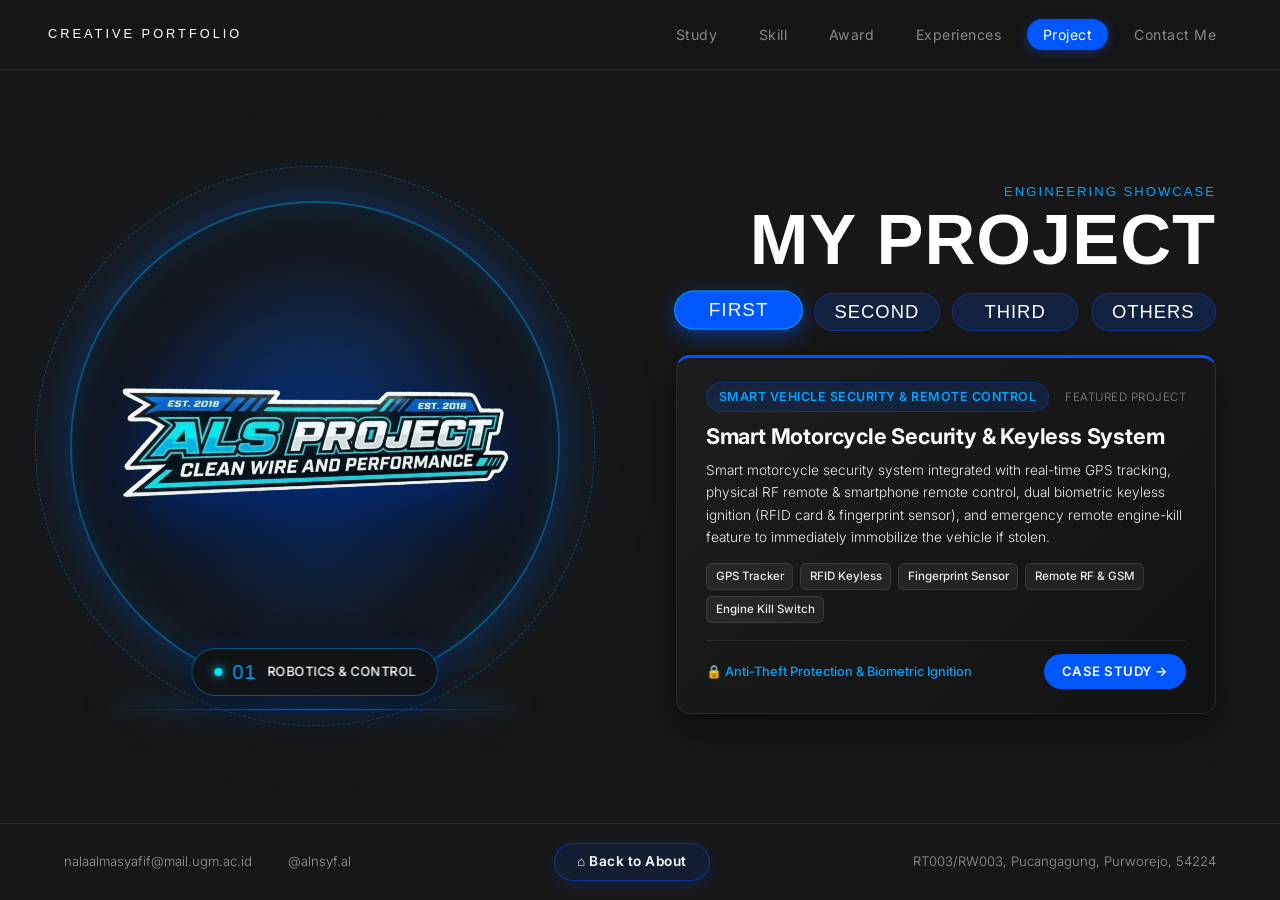
==== projects.html @ ff104520 "File upload" ====
<!DOCTYPE html>
<html lang="id">
<head>
    <meta charset="UTF-8">
    <meta name="viewport" content="width=device-width, initial-scale=1.0">
    <title>My Projects - Nala Alma Syafif</title>
    <link rel="stylesheet" href="style.css">
</head>
<body style="background-color: #171717;">
    <nav class="navbar" style="background: rgba(23, 23, 23, 0.9);">
        <a href="index.html" class="nav-brand" style="letter-spacing: 3px; font-size: 0.8rem; text-transform: uppercase;">CREATIVE PORTFOLIO</a>
        <button class="hamburger" onclick="this.classList.toggle('active'); document.querySelector('.nav-links').classList.toggle('open');">
            <span></span><span></span><span></span>
        </button>
        <ul class="nav-links">
            <li><a href="study.html" class="nav-link">Study</a></li>
            <li><a href="skills.html" class="nav-link">Skill</a></li>
            <li><a href="awards.html" class="nav-link">Award</a></li>
            <li><a href="experience.html" class="nav-link">Experiences</a></li>
            <li><a href="projects.html" class="nav-link active">Project</a></li>
            <li><a href="thankyou.html" class="nav-link">Contact Me</a></li>
        </ul>
    </nav>

    <main class="projects-hero">
        <div class="projects-hero-container">
            <div class="projects-hero-left">
                <div class="projects-ambient-glow"></div>
                <div class="projects-orbit-ring"></div>
                <div class="projects-blue-circle"></div>
                <img src="images/Logo.png" alt="My Project" class="projects-hero-img">
                <div class="projects-badge-card" id="projectBadge">
                    <span class="pill-pulse"></span>
                    <span class="badge-num" id="projectNum">01</span>
                    <span class="badge-cat" id="projectCategory">Robotics &amp; Control</span>
                </div>
                <div class="projects-pedestal-light"></div>
            </div>

            <div class="projects-hero-right">
                <div class="projects-header-wrap">
                    <span class="projects-tag">Engineering Showcase</span>
                    <h1 class="projects-hero-title">MY PROJECT</h1>
                </div>

                <div class="projects-pills-grid">
                    <button class="projects-pill-btn active" onclick="switchProject(0)">First</button>
                    <button class="projects-pill-btn" onclick="switchProject(1)">Second</button>
                    <button class="projects-pill-btn" onclick="switchProject(2)">Third</button>
                    <button class="projects-pill-btn" onclick="switchProject(3)">Others</button>
                </div>

                <!-- Dynamic Project Card -->
                <div class="project-showcase-card" id="showcaseCard">
                    <div class="showcase-top">
                        <span class="showcase-pill-tag" id="showcaseTag">Smart Vehicle Security &amp; Remote Control</span>
                        <span class="showcase-status">Featured Project</span>
                    </div>
                    <h3 class="showcase-title" id="showcaseTitle">Smart Motorcycle Security &amp; Keyless System</h3>
                    <p class="showcase-desc" id="showcaseDesc">
                        Smart motorcycle security system integrated with real-time GPS tracking, physical RF remote &amp; smartphone remote control, dual biometric keyless ignition (RFID card &amp; fingerprint sensor), and emergency remote engine-kill feature to immediately immobilize the vehicle if stolen.
                    </p>
                    <div class="showcase-tech-list" id="showcaseTech">
                        <span class="tech-tag">GPS Tracker</span>
                        <span class="tech-tag">RFID Keyless</span>
                        <span class="tech-tag">Fingerprint Sensor</span>
                        <span class="tech-tag">Remote RF &amp; GSM</span>
                        <span class="tech-tag">Engine Kill Switch</span>
                    </div>
                    <div class="showcase-actions">
                        <span class="showcase-highlight" id="showcaseHighlight">🔒 Anti-Theft Protection &amp; Biometric Ignition</span>
                        <a href="project1.html" class="showcase-link-btn" id="showcaseLink">Case Study &rarr;</a>
                    </div>
                </div>
            </div>
        </div>

        <div class="projects-bottom-bar">
            <div>
                <span>nalaalmasyafif@mail.ugm.ac.id</span>
                <span style="margin-left: 2rem;">@alnsyf.al</span>
            </div>
            <div style="text-align: center;">
                <a href="about.html" class="btn btn-about-center" style="padding: 0.45rem 1.4rem; font-size: 0.85rem;">⌂ Back to About</a>
            </div>
            <div>
                <span>RT003/RW003, Pucangagung, Purworejo, 54224</span>
            </div>
        </div>
    </main>

    <script>
        const projects = [
            {
                num: "01",
                category: "Vehicle Security & IoT",
                tag: "Smart Vehicle Security & Remote Control",
                title: "Smart Motorcycle Security & Keyless System",
                desc: "Smart motorcycle security system integrated with real-time GPS tracking, physical RF remote & smartphone remote control, dual biometric keyless ignition (RFID card & fingerprint sensor), and emergency remote engine-kill feature to immediately immobilize the vehicle if stolen.",
                tech: ["GPS Tracker", "RFID Keyless", "Fingerprint Sensor", "Remote RF & GSM", "Engine Kill Switch"],
                highlight: "🔒 Anti-Theft Protection & Biometric Ignition",
                link: "project1.html"
            },
            {
                num: "02",
                category: "Home Automation & Web",
                tag: "Smart Home Automation System",
                title: "Smart Home & Appliance Control System",
                desc: "Intelligent smart home automation system designed to control electrical installations (lighting, multi-zone relays, and household appliances) seamlessly via physical wireless RF remote and an interactive JavaScript-driven Web Dashboard.",
                tech: ["JavaScript", "Web Dashboard", "RF Remote Control", "Relay Interfacing", "IoT Controller"],
                highlight: "💡 Dual-Control: Web App & Wireless Remote",
                link: "project2.html"
            },
            {
                num: "03",
                category: "Security & Sensor System",
                tag: "Intelligent Security & Alarm",
                title: "Night-Vision Motion Intruder Alarm System",
                desc: "Automated night-vision security and surveillance system that detects suspicious perimeter motion using high-precision sensors, instantly triggering high-decibel alarm sirens and security alerts.",
                tech: ["PIR Motion Sensor", "Night Vision Sensing", "Smart Alarm Siren", "Microcontroller", "Security Logic"],
                highlight: "🚨 Real-Time Intrusion Alert & Night Guard",
                link: "project3.html"
            },
            {
                num: "04",
                category: "Electronics & Automotive",
                tag: "Hardware Lab & Automotive Innovations",
                title: "Hardware Engineering & Automotive Wiring Lab",
                desc: "A hands-on engineering lab collection featuring custom electronics tools and automotive electrical systems: Precision Adjustable PSU, Hot Air Rework Station, DIY Digital Multimeter, Smart PID Soldering Station, Intelligent Battery Charger, Motorcycle DC Fullwave Conversion, From-Scratch Custom Wire Harnesses, Auto Bi-LED Projector Relay, Digital Speedometer, ECU Interface Converter Cable, & Smart Miniature House.",
                tech: ["Adjustable PSU", "Hot Air Rework", "Fullwave DC Wiring", "Custom Wire Harness", "Bi-LED Relay", "ECU Interface"],
                highlight: "⚡ 11+ Practical Engineering & Wiring Projects",
                link: "project4.html"
            }
        ];

        function switchProject(index) {
            const p = projects[index];
            const btns = document.querySelectorAll('.projects-pill-btn');
            btns.forEach((btn, i) => {
                if (i === index) btn.classList.add('active');
                else btn.classList.remove('active');
            });

            // Smooth transition on card
            const card = document.getElementById('showcaseCard');
            card.style.opacity = '0';
            card.style.transform = 'translateY(8px)';

            setTimeout(() => {
                document.getElementById('projectNum').textContent = p.num;
                document.getElementById('projectCategory').textContent = p.category;
                document.getElementById('showcaseTag').textContent = p.tag;
                document.getElementById('showcaseTitle').textContent = p.title;
                document.getElementById('showcaseDesc').textContent = p.desc;
                document.getElementById('showcaseHighlight').textContent = p.highlight;
                document.getElementById('showcaseLink').href = p.link;

                const techContainer = document.getElementById('showcaseTech');
                techContainer.innerHTML = p.tech.map(t => `<span class="tech-tag">${t}</span>`).join('');

                card.style.opacity = '1';
                card.style.transform = 'translateY(0)';
            }, 180);
        }
    </script>
</body>
</html>
---- style.css ----
@import url('https://fonts.googleapis.com/css2?family=Inter:wght@300;400;500;600;700;800&family=Playfair+Display:wght@700;900&display=swap');

* {
    margin: 0;
    padding: 0;
    box-sizing: border-box;
}

:root {
    --bg-primary: #171717;
    --bg-secondary: #111111;
    --bg-card: #202020;
    --bg-card-hover: #262626;
    --text-primary: #FFFFFF;
    --text-secondary: #EFEFEF;
    --text-muted: #888888;
    --accent: #0057FF;
    --accent-light: #00A3FF;
    --accent-hover: #0070FF;
    --border: #2D2D2D;
    --border-hover: #444444;
}

html {
    scroll-behavior: smooth;
    overflow-x: hidden;
    width: 100%;
}

body {
    font-family: 'Inter', -apple-system, BlinkMacSystemFont, 'Segoe UI', Roboto, sans-serif;
    font-weight: 300;
    background-color: var(--bg-primary);
    color: var(--text-secondary);
    line-height: 1.6;
    animation: fadeIn 0.5s ease-out;
    min-height: 100vh;
    display: flex;
    flex-direction: column;
    overflow-x: hidden;
    width: 100%;
}

img {
    max-width: 100%;
    height: auto;
}

.case-study-grid {
    margin-top: 2rem;
    display: grid;
    grid-template-columns: repeat(auto-fit, minmax(280px, 1fr));
    gap: 1.5rem;
}

@keyframes fadeIn {
    from { opacity: 0; transform: translateY(8px); }
    to { opacity: 1; transform: translateY(0); }
}

@keyframes slideUp {
    from { opacity: 0; transform: translateY(25px); }
    to { opacity: 1; transform: translateY(0); }
}

@keyframes slideLeft {
    from { opacity: 0; transform: translateX(25px); }
    to { opacity: 1; transform: translateX(0); }
}

/* Scrollbar */
::-webkit-scrollbar { width: 8px; }
::-webkit-scrollbar-track { background: var(--bg-primary); }
::-webkit-scrollbar-thumb { background: #333; border-radius: 4px; }
::-webkit-scrollbar-thumb:hover { background: #555; }

/* ============================================================
   NAVBAR
   ============================================================ */
.navbar {
    position: fixed;
    top: 0;
    left: 0;
    right: 0;
    z-index: 1000;
    background: rgba(23, 23, 23, 0.92);
    backdrop-filter: blur(16px);
    -webkit-backdrop-filter: blur(16px);
    border-bottom: 1px solid var(--border);
    padding: 0 3rem;
    height: 70px;
    display: flex;
    align-items: center;
    justify-content: space-between;
}

.nav-brand {
    font-family: 'Impact', 'Arial Black', sans-serif;
    font-size: 1.15rem;
    letter-spacing: 2px;
    color: var(--text-primary);
    text-decoration: none;
    text-transform: uppercase;
    transition: color 0.3s;
}

.nav-brand:hover {
    color: var(--accent-light);
}

.nav-links {
    display: flex;
    align-items: center;
    gap: 0.6rem;
    list-style: none;
}

.nav-link {
    color: var(--text-muted);
    text-decoration: none;
    font-size: 0.88rem;
    font-weight: 400;
    padding: 0.45rem 1rem;
    border-radius: 20px;
    transition: all 0.25s ease;
    letter-spacing: 0.5px;
}

.nav-link:hover {
    color: var(--text-primary);
    background: rgba(255, 255, 255, 0.08);
}

.nav-link.active {
    color: #FFFFFF;
    background: var(--accent);
    box-shadow: 0 2px 10px rgba(0, 87, 255, 0.4);
}

.hamburger {
    display: none;
    flex-direction: column;
    gap: 5px;
    cursor: pointer;
    background: none;
    border: none;
    padding: 5px;
}

.hamburger span {
    width: 24px;
    height: 2px;
    background: var(--text-primary);
    transition: all 0.3s ease;
}

.hamburger.active span:nth-child(1) {
    transform: translateY(7px) rotate(45deg);
}

.hamburger.active span:nth-child(2) {
    opacity: 0;
}

.hamburger.active span:nth-child(3) {
    transform: translateY(-7px) rotate(-45deg);
}

/* ============================================================
   HERO SECTION (HOME - index.html)
   ============================================================ */
.hero {
    min-height: 100vh;
    display: flex;
    align-items: center;
    justify-content: center;
    position: relative;
    overflow: hidden;
}

.hero-bg {
    position: absolute;
    top: 0; left: 0; right: 0; bottom: 0;
    background-size: cover;
    background-position: center;
    background-repeat: no-repeat;
    opacity: 0.35;
}

.hero-overlay {
    position: absolute;
    top: 0; left: 0; right: 0; bottom: 0;
    background: radial-gradient(circle at center, rgba(23, 23, 23, 0.65) 0%, rgba(23, 23, 23, 0.95) 100%);
}

.hero-content {
    position: relative;
    z-index: 2;
    display: flex;
    align-items: stretch;
    justify-content: space-between;
    max-width: 1300px;
    width: 100%;
    padding: 2rem 3rem 0;
    gap: 4rem;
}

.hero-text {
    flex: 1.1;
    align-self: center;
    animation: slideUp 0.8s ease-out 0.1s both;
}

.hero-text .subtitle {
    font-family: 'Impact', 'Arial Black', sans-serif;
    font-size: 0.85rem;
    letter-spacing: 3px;
    text-transform: uppercase;
    color: var(--accent-light);
    margin-bottom: 0.8rem;
}

.hero-text h1 {
    font-family: 'Impact', 'Arial Black', sans-serif;
    font-size: clamp(4.5rem, 8.5vw, 8rem);
    font-weight: normal;
    color: var(--accent);
    letter-spacing: -2px;
    line-height: 0.92;
    margin-bottom: 1.8rem;
    text-transform: uppercase;
}

.hero-text .info-lines {
    font-size: 0.98rem;
    color: var(--text-secondary);
    line-height: 1.85;
    margin-bottom: 1.8rem;
}

.hero-text .name-big {
    font-family: 'Impact', 'Arial Black', sans-serif;
    font-size: 1.6rem;
    font-weight: normal;
    letter-spacing: 2px;
    color: var(--text-primary);
    margin-bottom: 0.3rem;
    text-transform: uppercase;
}

.hero-text .contact-info {
    font-size: 0.85rem;
    color: var(--text-muted);
    margin-bottom: 2.2rem;
}

.hero-image {
    flex: 1.25;
    max-width: 650px;
    position: relative;
    display: flex;
    justify-content: center;
    align-items: flex-end;
    align-self: flex-end;
    line-height: 0;
    height: 100%;
    animation: slideLeft 0.8s ease-out 0.2s both;
}

.hero-ambient-glow {
    position: absolute;
    width: 480px;
    height: 480px;
    background: radial-gradient(circle, rgba(0, 87, 255, 0.42) 0%, rgba(0, 163, 255, 0.16) 45%, transparent 70%);
    border-radius: 50%;
    z-index: 1;
    bottom: 5%;
    filter: blur(60px);
    pointer-events: none;
    animation: pulseGlow 6s ease-in-out infinite alternate;
}

.hero-person-img {
    position: relative;
    z-index: 2;
    display: block;
    height: calc(100vh - 70px) !important;
    max-height: 900px;
    width: auto !important;
    max-width: 105%;
    object-fit: contain;
    object-position: bottom center;
    vertical-align: bottom;
    margin-bottom: 0;
    background: transparent !important;
    border: none !important;
    border-radius: 0 !important;
    box-shadow: none !important;
    filter: drop-shadow(0 20px 35px rgba(0, 87, 255, 0.35)) drop-shadow(0 25px 45px rgba(0, 0, 0, 0.85));
    -webkit-mask-image: linear-gradient(to bottom, #000000 82%, rgba(0, 0, 0, 0) 100%);
    mask-image: linear-gradient(to bottom, #000000 82%, rgba(0, 0, 0, 0) 100%);
    /* ATUR BESAR-KECIL FOTO HOME DI SINI (scale 1.0 = sama seperti About) */
    transform: scale(1.0);
    transform-origin: bottom center;
    pointer-events: none;
    transition: all 0.3s ease;
}

.hero-floating-pill {
    position: absolute;
    bottom: 1.8rem;
    left: 50%;
    transform: translateX(-50%);
    z-index: 10;
    display: inline-flex;
    align-items: center;
    gap: 0.55rem;
    background: rgba(18, 18, 18, 0.82);
    backdrop-filter: blur(14px);
    -webkit-backdrop-filter: blur(14px);
    border: 1px solid rgba(0, 163, 255, 0.45);
    box-shadow: 0 10px 30px rgba(0, 0, 0, 0.6), 0 0 20px rgba(0, 87, 255, 0.25);
    padding: 0.45rem 1.25rem;
    border-radius: 9999px;
    font-size: 0.82rem;
    font-weight: 500;
    color: #FFFFFF;
    letter-spacing: 0.4px;
    white-space: nowrap;
    animation: slideUp 0.8s ease-out;
    pointer-events: none;
}

.hero-pedestal-light {
    position: absolute;
    bottom: 0;
    left: 50%;
    transform: translateX(-50%);
    width: 85%;
    max-width: 440px;
    height: 3px;
    background: radial-gradient(ellipse at center, rgba(0, 163, 255, 0.85) 0%, rgba(0, 87, 255, 0.4) 45%, transparent 75%);
    box-shadow: 0 -3px 20px rgba(0, 163, 255, 0.7), 0 0 35px rgba(0, 87, 255, 0.5);
    z-index: 3;
    border-radius: 50%;
    pointer-events: none;
}


/* ============================================================
   ABOUT PAGE (PPT SLIDE 2 LAYOUT)
   ============================================================ */
.about-hero {
    height: 100vh;
    min-height: 600px;
    display: flex;
    align-items: stretch;
    position: relative;
    overflow: hidden;
    background-color: var(--bg-primary);
    padding-top: 70px;
}

.about-hero-container {
    width: 100%;
    max-width: 1550px;
    margin: 0 auto;
    padding: 1.5rem 4rem 0;
    display: flex;
    align-items: stretch;
    justify-content: space-between;
    position: relative;
    z-index: 2;
    height: calc(100vh - 70px);
}

.about-hero-left {
    flex: 1.1;
    max-width: 650px;
    z-index: 3;
    align-self: center;
    padding: 1.5rem 0;
    animation: slideUp 0.8s ease-out;
}

.about-hero-title {
    font-family: 'Impact', 'Arial Black', sans-serif;
    font-size: clamp(3.2rem, 5.5vw, 5.5rem);
    color: #ffffff;
    line-height: 0.95;
    letter-spacing: 0.5px;
    margin-bottom: 1.6rem;
    text-transform: uppercase;
}

.about-hero-bio {
    font-family: 'Inter', -apple-system, BlinkMacSystemFont, 'Segoe UI', Roboto, sans-serif;
    font-weight: 300;
    font-size: 0.88rem;
    line-height: 1.7;
    color: #EFEFEF;
    text-align: justify;
    margin-bottom: 2.8rem;
    max-width: 580px;
}

.about-pills-grid {
    display: grid;
    grid-template-columns: repeat(2, 1fr);
    gap: 1.1rem 1.5rem;
    max-width: 480px;
}

.about-pills-grid .about-pill-btn:last-child {
    grid-column: 1 / -1;
    justify-self: center;
    min-width: 210px;
}

.about-pill-btn {
    display: inline-flex;
    align-items: center;
    justify-content: center;
    background-color: #0057FF;
    color: #ffffff;
    font-family: 'Impact', 'Arial Black', sans-serif;
    font-size: 1.6rem;
    letter-spacing: 1.5px;
    text-transform: uppercase;
    text-decoration: none;
    padding: 0.65rem 2rem;
    border-radius: 9999px;
    transition: all 0.25s ease;
    box-shadow: 0 4px 15px rgba(0, 87, 255, 0.35);
}

.about-pill-btn:hover {
    background-color: #0070FF;
    transform: translateY(-2px) scale(1.02);
    box-shadow: 0 8px 25px rgba(0, 87, 255, 0.5);
    color: #ffffff;
}

.about-hero-right {
    flex: 1.25;
    max-width: 650px;
    position: relative;
    display: flex;
    align-items: flex-end;
    justify-content: center;
    align-self: flex-end;
    line-height: 0;
    height: 100%;
}

.about-ambient-glow {
    position: absolute;
    width: 480px;
    height: 480px;
    background: radial-gradient(circle, rgba(0, 87, 255, 0.42) 0%, rgba(0, 163, 255, 0.16) 45%, transparent 70%);
    border-radius: 50%;
    z-index: 1;
    bottom: 5%;
    filter: blur(60px);
    pointer-events: none;
    animation: pulseGlow 6s ease-in-out infinite alternate;
}

.about-tech-circle {
    position: absolute;
    width: 480px;
    height: 480px;
    border-radius: 50%;
    background: radial-gradient(circle, rgba(0, 87, 255, 0.22) 0%, rgba(0, 20, 90, 0.05) 55%, transparent 72%);
    border: 1.5px solid rgba(0, 163, 255, 0.3);
    box-shadow: 0 0 50px rgba(0, 87, 255, 0.25), inset 0 0 35px rgba(0, 163, 255, 0.15);
    top: 48%;
    left: 50%;
    transform: translate(-50%, -50%);
    z-index: 1;
    pointer-events: none;
    animation: techCirclePulse 8s ease-in-out infinite alternate;
}

.about-floating-pill {
    position: absolute;
    bottom: 1.8rem;
    left: 50%;
    transform: translateX(-50%);
    z-index: 10;
    display: inline-flex;
    align-items: center;
    gap: 0.55rem;
    background: rgba(18, 18, 18, 0.82);
    backdrop-filter: blur(14px);
    -webkit-backdrop-filter: blur(14px);
    border: 1px solid rgba(0, 163, 255, 0.45);
    box-shadow: 0 10px 30px rgba(0, 0, 0, 0.6), 0 0 20px rgba(0, 87, 255, 0.25);
    padding: 0.45rem 1.25rem;
    border-radius: 9999px;
    font-size: 0.82rem;
    font-weight: 500;
    color: #FFFFFF;
    letter-spacing: 0.4px;
    white-space: nowrap;
    animation: slideUp 0.8s ease-out;
    pointer-events: none;
}

.about-pedestal-light {
    position: absolute;
    bottom: 0;
    left: 50%;
    transform: translateX(-50%);
    width: 85%;
    max-width: 440px;
    height: 3px;
    background: radial-gradient(ellipse at center, rgba(0, 163, 255, 0.85) 0%, rgba(0, 87, 255, 0.4) 45%, transparent 75%);
    box-shadow: 0 -3px 20px rgba(0, 163, 255, 0.7), 0 0 35px rgba(0, 87, 255, 0.5);
    z-index: 3;
    border-radius: 50%;
    pointer-events: none;
}

.about-hero-person {
    position: relative;
    z-index: 2;
    display: block;
    height: calc(100vh - 70px) !important;
    max-height: 900px;
    width: auto !important;
    max-width: 105%;
    object-fit: contain;
    object-position: bottom center;
    vertical-align: bottom;
    margin-bottom: 0;
    background: transparent !important;
    border: none !important;
    border-radius: 0 !important;
    box-shadow: none !important;
    filter: drop-shadow(0 20px 35px rgba(0, 87, 255, 0.35)) drop-shadow(0 25px 45px rgba(0, 0, 0, 0.85));
    -webkit-mask-image: linear-gradient(to bottom, #000000 82%, rgba(0, 0, 0, 0) 100%);
    mask-image: linear-gradient(to bottom, #000000 82%, rgba(0, 0, 0, 0) 100%);
    /* ATUR BESAR-KECIL FOTO STUDY DI SINI (scale 1.0 = normal, 1.10 = lebih besar, 0.90 = lebih kecil) */
    transform: scale(1.0);
    transform-origin: bottom center;
    pointer-events: none;
    transition: all 0.3s ease;
}

/* ============================================================
   PROJECTS OVERVIEW PAGE (PPT SLIDE 7 LAYOUT)
   ============================================================ */
.projects-hero {
    min-height: 100vh;
    display: flex;
    flex-direction: column;
    justify-content: space-between;
    background-color: #171717;
    position: relative;
    overflow: hidden;
    padding-top: 70px;
}

.projects-hero-container {
    width: 100%;
    max-width: 1550px;
    margin: 0 auto;
    padding: 2rem 4rem;
    display: flex;
    align-items: center;
    justify-content: space-between;
    flex: 1;
    position: relative;
    z-index: 2;
    gap: 3rem;
}

.projects-hero-left {
    flex: 1;
    position: relative;
    display: flex;
    align-items: center;
    justify-content: center;
    min-height: 550px;
}

.projects-ambient-glow {
    position: absolute;
    width: 520px;
    height: 520px;
    background: radial-gradient(circle, rgba(0, 87, 255, 0.45) 0%, rgba(0, 163, 255, 0.18) 45%, transparent 70%);
    border-radius: 50%;
    top: 50%;
    left: 50%;
    transform: translate(-50%, -50%);
    filter: blur(60px);
    pointer-events: none;
    z-index: 1;
    animation: pulseGlow 6s ease-in-out infinite alternate;
}

.projects-orbit-ring {
    position: absolute;
    width: 560px;
    height: 560px;
    border: 1.5px dashed rgba(0, 163, 255, 0.35);
    border-radius: 50%;
    top: 50%;
    left: 50%;
    transform: translate(-50%, -50%);
    animation: rotateOrbit 25s linear infinite;
    z-index: 2;
    pointer-events: none;
}

@keyframes rotateOrbit {
    0% { transform: translate(-50%, -50%) rotate(0deg); }
    100% { transform: translate(-50%, -50%) rotate(360deg); }
}

.projects-badge-card {
    position: absolute;
    bottom: 25px;
    left: 50%;
    transform: translateX(-50%);
    background: rgba(18, 18, 18, 0.82);
    border: 1px solid rgba(0, 163, 255, 0.45);
    border-radius: 9999px;
    padding: 0.45rem 1.35rem;
    backdrop-filter: blur(14px);
    -webkit-backdrop-filter: blur(14px);
    z-index: 10;
    display: inline-flex;
    align-items: center;
    gap: 0.65rem;
    box-shadow: 0 10px 30px rgba(0, 0, 0, 0.6), 0 0 20px rgba(0, 87, 255, 0.25);
    animation: slideUp 0.6s ease-out;
    white-space: nowrap;
}

.badge-num {
    font-family: 'Impact', 'Arial Black', sans-serif;
    font-size: 1.25rem;
    color: #00A3FF;
    letter-spacing: 1px;
}

.badge-cat {
    font-size: 0.8rem;
    font-weight: 500;
    color: #FFFFFF;
    text-transform: uppercase;
    letter-spacing: 0.5px;
}

.projects-blue-circle {
    position: absolute;
    width: 490px;
    height: 490px;
    border-radius: 50%;
    background: radial-gradient(circle, rgba(0, 87, 255, 0.28) 0%, rgba(20, 20, 30, 0.75) 55%, rgba(18, 18, 18, 0.95) 100%);
    border: 2px solid rgba(0, 163, 255, 0.45);
    box-shadow: 0 0 50px rgba(0, 87, 255, 0.3), inset 0 0 40px rgba(0, 163, 255, 0.18);
    top: 50%;
    left: 50%;
    transform: translate(-50%, -50%);
    z-index: 2;
    backdrop-filter: blur(14px);
    -webkit-backdrop-filter: blur(14px);
    pointer-events: none;
}

.projects-pedestal-light {
    position: absolute;
    bottom: 10px;
    left: 50%;
    transform: translateX(-50%);
    width: 85%;
    max-width: 440px;
    height: 3px;
    background: radial-gradient(ellipse at center, rgba(0, 163, 255, 0.85) 0%, rgba(0, 87, 255, 0.4) 45%, transparent 75%);
    box-shadow: 0 -3px 20px rgba(0, 163, 255, 0.7), 0 0 35px rgba(0, 87, 255, 0.5);
    z-index: 3;
    border-radius: 50%;
    pointer-events: none;
}

.projects-hero-img {
    position: relative;
    z-index: 3;
    max-width: 82%;
    max-height: 440px;
    object-fit: contain;
    filter: drop-shadow(0 20px 35px rgba(0, 87, 255, 0.4)) drop-shadow(0 25px 45px rgba(0, 0, 0, 0.85));
    transition: all 0.35s ease;
}

.projects-hero-right {
    flex: 1.2;
    max-width: 620px;
    display: flex;
    flex-direction: column;
    align-items: flex-end;
    text-align: right;
    z-index: 3;
    animation: slideUp 0.8s ease-out;
}

.projects-header-wrap {
    text-align: right;
    margin-bottom: 1.2rem;
}

.projects-tag {
    font-family: 'Impact', 'Arial Black', sans-serif;
    font-size: 0.82rem;
    letter-spacing: 2px;
    text-transform: uppercase;
    color: var(--accent-light);
    display: inline-block;
    margin-bottom: 0.3rem;
}

.projects-hero-title {
    font-family: 'Impact', 'Arial Black', sans-serif;
    font-size: clamp(3.2rem, 5.5vw, 5.5rem);
    color: #ffffff;
    line-height: 0.95;
    letter-spacing: 1px;
    margin-bottom: 0;
    text-transform: uppercase;
}

.projects-pills-grid {
    display: grid;
    grid-template-columns: repeat(4, 1fr);
    gap: 0.8rem;
    width: 100%;
    max-width: 540px;
    margin-bottom: 1.5rem;
}

.projects-pill-btn {
    display: inline-flex;
    align-items: center;
    justify-content: center;
    background-color: rgba(0, 87, 255, 0.18);
    border: 1.5px solid rgba(0, 87, 255, 0.35);
    color: #ffffff;
    font-family: 'Impact', 'Arial Black', sans-serif;
    font-size: 1.15rem;
    letter-spacing: 1px;
    text-transform: uppercase;
    text-decoration: none;
    padding: 0.45rem 0.6rem;
    border-radius: 9999px;
    transition: all 0.25s cubic-bezier(0.16, 1, 0.3, 1);
    cursor: pointer;
}

.projects-pill-btn:hover,
.projects-pill-btn.active {
    background-color: #0057FF;
    border-color: #00A3FF;
    transform: translateY(-2px) scale(1.03);
    box-shadow: 0 6px 20px rgba(0, 87, 255, 0.5);
    color: #ffffff;
}

.project-showcase-card {
    width: 100%;
    max-width: 540px;
    background: linear-gradient(135deg, rgba(30, 30, 30, 0.88) 0%, rgba(18, 18, 18, 0.96) 100%);
    border: 1px solid rgba(255, 255, 255, 0.08);
    border-top: 3px solid var(--accent);
    border-radius: 14px;
    padding: 1.5rem 1.8rem;
    backdrop-filter: blur(16px);
    box-shadow: 0 15px 35px rgba(0, 0, 0, 0.45);
    text-align: left;
    transition: all 0.25s ease;
}

.showcase-top {
    display: flex;
    justify-content: space-between;
    align-items: center;
    margin-bottom: 0.6rem;
}

.showcase-pill-tag {
    font-family: 'Inter', -apple-system, BlinkMacSystemFont, 'Segoe UI', Roboto, sans-serif;
    font-weight: 600;
    font-size: 0.78rem;
    letter-spacing: 0.5px;
    color: #00A3FF;
    background: rgba(0, 87, 255, 0.15);
    border: 1px solid rgba(0, 87, 255, 0.3);
    padding: 0.25rem 0.75rem;
    border-radius: 9999px;
    text-transform: uppercase;
}

.showcase-status {
    font-size: 0.72rem;
    color: var(--text-muted);
    letter-spacing: 0.5px;
    text-transform: uppercase;
}

.showcase-title {
    font-family: 'Inter', -apple-system, BlinkMacSystemFont, 'Segoe UI', Roboto, sans-serif;
    font-weight: 700;
    font-size: 1.35rem;
    color: #FFFFFF;
    letter-spacing: -0.2px;
    text-transform: none;
    margin-bottom: 0.55rem;
    line-height: 1.3;
}

.showcase-desc {
    font-family: 'Inter', -apple-system, BlinkMacSystemFont, 'Segoe UI', Roboto, sans-serif;
    font-weight: 300;
    font-size: 0.85rem;
    line-height: 1.65;
    color: #EFEFEF;
    margin-bottom: 0.9rem;
}

.showcase-tech-list {
    display: flex;
    flex-wrap: wrap;
    gap: 0.4rem;
    margin-bottom: 1.1rem;
}

.tech-tag {
    font-size: 0.72rem;
    font-weight: 500;
    color: var(--text-secondary);
    background: rgba(255, 255, 255, 0.06);
    border: 1px solid rgba(255, 255, 255, 0.1);
    padding: 0.2rem 0.55rem;
    border-radius: 6px;
}

.showcase-actions {
    display: flex;
    justify-content: space-between;
    align-items: center;
    padding-top: 0.8rem;
    border-top: 1px solid rgba(255, 255, 255, 0.08);
}

.showcase-highlight {
    font-size: 0.8rem;
    font-weight: 500;
    color: var(--accent-light);
}

.showcase-link-btn {
    display: inline-flex;
    align-items: center;
    gap: 0.4rem;
    font-family: 'Inter', -apple-system, BlinkMacSystemFont, 'Segoe UI', Roboto, sans-serif;
    font-weight: 600;
    font-size: 0.82rem;
    letter-spacing: 0.5px;
    color: #FFFFFF;
    background: var(--accent);
    padding: 0.45rem 1.1rem;
    border-radius: 9999px;
    text-decoration: none;
    text-transform: uppercase;
    transition: all 0.25s ease;
}

.showcase-link-btn:hover {
    background: #0070FF;
    transform: translateX(3px);
    box-shadow: 0 4px 15px rgba(0, 87, 255, 0.4);
}

.projects-hero-desc {
    display: none;
}

.projects-bottom-bar {
    width: 100%;
    max-width: 1550px;
    margin: 0 auto;
    padding: 1.2rem 4rem;
    display: flex;
    justify-content: space-between;
    align-items: center;
    font-size: 0.82rem;
    color: #999999;
    font-weight: 300;
    border-top: 1px solid rgba(255, 255, 255, 0.08);
    position: relative;
    z-index: 5;
}

/* ============================================================
   CONTENT SECTION (STUDY, SKILLS, AWARDS, EXPERIENCE, PROJECT 1-4)
   ============================================================ */
.content-section {
    max-width: 1200px;
    margin: 0 auto;
    padding: 110px 2rem 4rem;
    flex: 1;
    width: 100%;
}

.page-header {
    margin-bottom: 3rem;
    animation: slideUp 0.6s ease-out;
}

.page-header .tag {
    font-family: 'Impact', 'Arial Black', sans-serif;
    font-size: 0.82rem;
    letter-spacing: 3px;
    text-transform: uppercase;
    color: var(--accent-light);
    margin-bottom: 0.5rem;
}

.page-header h1 {
    font-family: 'Impact', 'Arial Black', sans-serif;
    font-size: clamp(2.8rem, 5.5vw, 4.5rem);
    font-weight: normal;
    letter-spacing: 1px;
    color: var(--text-primary);
    line-height: 1.05;
    margin-bottom: 0.8rem;
    text-transform: uppercase;
}

.page-header p {
    color: var(--text-muted);
    max-width: 650px;
    font-size: 0.95rem;
    line-height: 1.8;
}

/* ============================================================
   STUDY PAGE MODERN 1TRANSPARENT & BOTTOM-FLUSH LAYOUT
   ============================================================ */
.study-hero {
    height: 100vh;
    min-height: 600px;
    display: flex;
    align-items: stretch;
    position: relative;
    overflow: hidden;
    background-color: var(--bg-primary);
    padding-top: 70px;
}

.study-hero-container {
    width: 100%;
    max-width: 1550px;
    margin: 0 auto;
    padding: 1rem 4rem 0;
    display: flex;
    align-items: stretch;
    justify-content: space-between;
    position: relative;
    z-index: 2;
    height: calc(100vh - 70px);
    gap: 4rem;
}

.study-image-wrapper {
    flex: 1.25;
    max-width: 680px;
    position: relative;
    display: flex;
    align-items: flex-end;
    justify-content: center;
    align-self: flex-end;
    line-height: 0;
    height: 100%;
}

.study-ambient-glow {
    position: absolute;
    width: 460px;
    height: 460px;
    background: radial-gradient(circle, rgba(0, 87, 255, 0.4) 0%, rgba(0, 163, 255, 0.15) 45%, transparent 70%);
    border-radius: 50%;
    z-index: 1;
    bottom: 5%;
    filter: blur(60px);
    pointer-events: none;
    animation: pulseGlow 6s ease-in-out infinite alternate;
}

/* Futuristic Tech Circle Halo */
.study-tech-circle,
.awards-tech-circle {
    position: absolute;
    width: 480px;
    height: 480px;
    border-radius: 50%;
    background: radial-gradient(circle, rgba(0, 87, 255, 0.22) 0%, rgba(0, 20, 90, 0.05) 55%, transparent 72%);
    border: 1.5px solid rgba(0, 163, 255, 0.3);
    box-shadow: 0 0 50px rgba(0, 87, 255, 0.25), inset 0 0 35px rgba(0, 163, 255, 0.15);
    top: 48%;
    left: 50%;
    transform: translate(-50%, -50%);
    z-index: 1;
    pointer-events: none;
    animation: techCirclePulse 8s ease-in-out infinite alternate;
}

@keyframes techCirclePulse {
    0% {
        transform: translate(-50%, -50%) scale(0.96) rotate(0deg);
        border-color: rgba(0, 163, 255, 0.25);
        box-shadow: 0 0 40px rgba(0, 87, 255, 0.2);
    }
    100% {
        transform: translate(-50%, -50%) scale(1.04) rotate(180deg);
        border-color: rgba(0, 163, 255, 0.5);
        box-shadow: 0 0 70px rgba(0, 87, 255, 0.35);
    }
}

/* Floating High-Tech Glass Badge */
.study-floating-pill {
    position: absolute;
    bottom: 1.8rem;
    left: 50%;
    transform: translateX(-50%);
    z-index: 10;
    display: inline-flex;
    align-items: center;
    gap: 0.55rem;
    background: rgba(18, 18, 18, 0.82);
    backdrop-filter: blur(14px);
    -webkit-backdrop-filter: blur(14px);
    border: 1px solid rgba(0, 163, 255, 0.45);
    box-shadow: 0 10px 30px rgba(0, 0, 0, 0.6), 0 0 20px rgba(0, 87, 255, 0.25);
    padding: 0.45rem 1.25rem;
    border-radius: 9999px;
    font-size: 0.82rem;
    font-weight: 500;
    color: #FFFFFF;
    letter-spacing: 0.4px;
    white-space: nowrap;
    animation: slideUp 0.8s ease-out;
    pointer-events: none;
}

.pill-pulse {
    width: 8px;
    height: 8px;
    background-color: #00E5FF;
    border-radius: 50%;
    box-shadow: 0 0 10px #00E5FF;
    animation: dotBlink 2s infinite ease-in-out;
}

@keyframes dotBlink {
    0%, 100% { opacity: 1; transform: scale(1); }
    50% { opacity: 0.4; transform: scale(0.75); }
}

/* Ground Pedestal Light Line */
.study-pedestal-light,
.awards-pedestal-light {
    position: absolute;
    bottom: 0;
    left: 50%;
    transform: translateX(-50%);
    width: 85%;
    max-width: 440px;
    height: 3px;
    background: radial-gradient(ellipse at center, rgba(0, 163, 255, 0.85) 0%, rgba(0, 87, 255, 0.4) 45%, transparent 75%);
    box-shadow: 0 -3px 20px rgba(0, 163, 255, 0.7), 0 0 35px rgba(0, 87, 255, 0.5);
    z-index: 3;
    border-radius: 50%;
    pointer-events: none;
}

@keyframes pulseGlow {
    0% { transform: scale(0.95); opacity: 0.75; }
    100% { transform: scale(1.1); opacity: 1; }
}

.study-cutout-img {
    position: relative;
    z-index: 2;
    display: block;
    height: calc(100vh - 70px) !important;
    max-height: 920px;
    width: auto !important;
    max-width: 105%;
    object-fit: contain;
    object-position: bottom center;
    vertical-align: bottom;
    margin-bottom: 0;
    background: transparent !important;
    border: none !important;
    border-radius: 0 !important;
    box-shadow: none !important;
    filter: drop-shadow(0 20px 35px rgba(0, 87, 255, 0.35)) drop-shadow(0 25px 45px rgba(0, 0, 0, 0.85));
    -webkit-mask-image: linear-gradient(to bottom, #000000 82%, rgba(0, 0, 0, 0) 100%);
    mask-image: linear-gradient(to bottom, #000000 82%, rgba(0, 0, 0, 0) 100%);
    /* ATUR BESAR-KECIL FOTO STUDY DI SINI (scale 1.05 = sedikit diperbesar) */
    transform: scale(1.05);
    transform-origin: bottom center;
    pointer-events: none;
}

.study-content {
    flex: 1.35;
    position: relative;
    z-index: 10;
    align-self: center;
    padding: 1rem 0;
    overflow-y: auto;
    max-height: calc(100vh - 80px);
}

.study-content::-webkit-scrollbar {
    width: 4px;
}
.study-content::-webkit-scrollbar-thumb {
    background: rgba(0, 87, 255, 0.3);
    border-radius: 4px;
}

.study-cards-list {
    display: flex;
    flex-direction: column;
    gap: 1.2rem;
}

.study-card {
    background: linear-gradient(135deg, rgba(32, 32, 32, 0.8) 0%, rgba(20, 20, 20, 0.9) 100%);
    border: 1px solid rgba(255, 255, 255, 0.08);
    border-left: 4px solid var(--accent);
    border-radius: 14px;
    padding: 1.4rem 1.8rem;
    backdrop-filter: blur(16px);
    transition: all 0.35s cubic-bezier(0.16, 1, 0.3, 1);
    box-shadow: 0 10px 30px rgba(0, 0, 0, 0.35);
    position: relative;
    overflow: hidden;
}

.study-card::before {
    content: '';
    position: absolute;
    top: 0;
    left: 0;
    right: 0;
    height: 1px;
    background: linear-gradient(90deg, rgba(0, 87, 255, 0.8) 0%, transparent 60%);
    opacity: 0;
    transition: opacity 0.3s ease;
}

.study-card:hover {
    border-color: rgba(0, 87, 255, 0.4);
    border-left-color: #0070FF;
    transform: translateX(8px);
    box-shadow: 0 16px 40px rgba(0, 87, 255, 0.15), 0 10px 25px rgba(0, 0, 0, 0.5);
}

.study-card:hover::before {
    opacity: 1;
}

.study-card-header {
    display: flex;
    align-items: center;
    justify-content: space-between;
    margin-bottom: 0.5rem;
    flex-wrap: wrap;
    gap: 0.6rem;
}

.study-year-pill {
    display: inline-flex;
    align-items: center;
    background: rgba(0, 87, 255, 0.15);
    color: #00A3FF;
    border: 1px solid rgba(0, 87, 255, 0.35);
    padding: 0.28rem 0.85rem;
    border-radius: 9999px;
    font-family: 'Impact', 'Arial Black', sans-serif;
    font-size: 0.88rem;
    letter-spacing: 1px;
}

.study-location-tag {
    color: var(--text-muted);
    font-size: 0.82rem;
    font-weight: 300;
}

.study-org-title {
    font-family: 'Impact', 'Arial Black', sans-serif;
    font-size: 1.55rem;
    font-weight: normal;
    color: #FFFFFF;
    letter-spacing: 1px;
    text-transform: uppercase;
    margin-bottom: 0.25rem;
    line-height: 1.15;
}

.study-org-link {
    color: #FFFFFF;
    text-decoration: none;
    display: inline-flex;
    align-items: center;
    gap: 0.45rem;
    transition: all 0.25s ease;
}

.study-org-link:hover {
    color: #00A3FF;
}

.study-org-link .external-icon {
    font-size: 1.1rem;
    color: var(--accent-light);
    opacity: 0.65;
    transition: transform 0.25s ease, opacity 0.25s ease;
}

.study-org-link:hover .external-icon {
    opacity: 1;
    color: #00A3FF;
    transform: translate(2px, -2px);
}

.study-degree {
    font-size: 0.92rem;
    font-weight: 500;
    color: var(--accent-light);
    margin-bottom: 0.85rem;
}

.study-prodi-link {
    color: var(--accent-light);
    text-decoration: none;
    display: inline-flex;
    align-items: center;
    gap: 0.35rem;
    transition: all 0.25s ease;
}

.study-prodi-link:hover {
    color: #FFFFFF;
    text-shadow: 0 0 10px rgba(0, 163, 255, 0.5);
}

.study-prodi-link .prodi-arrow {
    font-size: 0.85rem;
    opacity: 0.75;
    transition: transform 0.25s ease, opacity 0.25s ease;
}

.study-prodi-link:hover .prodi-arrow {
    transform: translate(2px, -2px);
    opacity: 1;
    color: #FFFFFF;
}

.study-details ul {
    list-style: none;
    padding: 0;
    margin: 0;
    display: flex;
    flex-direction: column;
    gap: 0.55rem;
}

.study-details li {
    font-size: 0.88rem;
    line-height: 1.6;
    color: var(--text-secondary);
    padding-left: 1.4rem;
    position: relative;
}

.study-details li::before {
    content: '▸';
    position: absolute;
    left: 0;
    color: var(--accent);
    font-size: 1rem;
    line-height: 1.4;
}

.study-details li strong {
    color: #EFEFEF;
    font-weight: 600;
}

/* Timeline */
.timeline {
    position: relative;
    padding-left: 2rem;
    animation: slideUp 0.6s ease-out 0.2s both;
}

.timeline::before {
    content: '';
    position: absolute;
    left: 0;
    top: 6px;
    bottom: 6px;
    width: 2px;
    background: var(--accent);
}

.timeline-item {
    position: relative;
    padding-bottom: 2.5rem;
    padding-left: 1.5rem;
}

.timeline-item::before {
    content: '';
    position: absolute;
    left: -2.35rem;
    top: 6px;
    width: 12px;
    height: 12px;
    border-radius: 50%;
    background: var(--accent);
    box-shadow: 0 0 10px var(--accent);
}

.timeline-item .date {
    font-family: 'Impact', 'Arial Black', sans-serif;
    font-size: 0.95rem;
    color: var(--accent-light);
    letter-spacing: 1px;
    margin-bottom: 0.3rem;
}

.timeline-item .org {
    font-size: 1.2rem;
    font-weight: 700;
    color: var(--text-primary);
    margin-bottom: 0.2rem;
}

.timeline-item .role {
    color: var(--text-muted);
    font-size: 0.92rem;
    font-style: italic;
    margin-bottom: 0.2rem;
}

.timeline-item .location {
    color: #666;
    font-size: 0.8rem;
    margin-bottom: 0.8rem;
}

.timeline-item .desc {
    color: var(--text-secondary);
    font-size: 0.9rem;
    line-height: 1.8;
}

.timeline-item .desc li {
    margin-bottom: 0.35rem;
    list-style: none;
    padding-left: 1.2rem;
    position: relative;
}

.timeline-item .desc li::before {
    content: '▸';
    position: absolute;
    left: 0;
    color: var(--accent-light);
}

/* Skills */
.skills-section {
    margin-bottom: 3.5rem;
    animation: slideUp 0.6s ease-out 0.15s both;
}

.skills-section h2 {
    font-family: 'Impact', 'Arial Black', sans-serif;
    font-size: 1.8rem;
    font-weight: normal;
    color: var(--accent-light);
    letter-spacing: 1.5px;
    text-transform: uppercase;
    margin-bottom: 1.5rem;
    padding-bottom: 0.5rem;
    border-bottom: 1px solid var(--border);
}

.skills-grid {
    display: grid;
    grid-template-columns: repeat(auto-fit, minmax(320px, 1fr));
    gap: 1.5rem;
}

.skill-card {
    background: var(--bg-card);
    border: 1px solid var(--border);
    border-radius: 12px;
    padding: 1.8rem;
    transition: all 0.3s ease;
}

.skill-card:hover {
    border-color: var(--accent);
    transform: translateY(-4px);
    box-shadow: 0 8px 25px rgba(0, 87, 255, 0.15);
}

.skill-card .skill-icon {
    font-size: 2.2rem;
    margin-bottom: 1rem;
}

.skill-card h3 {
    font-size: 1.05rem;
    font-weight: 700;
    letter-spacing: 0.5px;
    color: var(--text-primary);
    margin-bottom: 0.8rem;
}

.skill-card p {
    color: var(--text-secondary);
    font-size: 0.88rem;
    line-height: 1.7;
}

.soft-skills-list {
    display: grid;
    grid-template-columns: repeat(auto-fit, minmax(280px, 1fr));
    gap: 1rem;
}

.soft-skill-item {
    background: var(--bg-card);
    border: 1px solid var(--border);
    border-radius: 10px;
    padding: 1.2rem 1.4rem;
    transition: all 0.3s ease;
}

.soft-skill-item:hover {
    border-color: var(--accent);
}

.soft-skill-item h4 {
    font-size: 0.92rem;
    font-weight: 600;
    color: var(--text-primary);
    margin-bottom: 0.35rem;
}

.soft-skill-item p {
    color: var(--text-muted);
    font-size: 0.82rem;
    line-height: 1.55;
}

/* ============================================================
   AWARDS PAGE MODERN TRANSPARENT & BOTTOM-FLUSH LAYOUT
   ============================================================ */
.awards-hero {
    height: 100vh;
    min-height: 650px;
    display: flex;
    align-items: stretch;
    position: relative;
    overflow: hidden;
    background-color: var(--bg-primary);
    padding-top: 70px;
}

.awards-hero-container {
    width: 100%;
    max-width: 1550px;
    margin: 0 auto;
    padding: 1rem 4rem 0;
    display: flex;
    align-items: stretch;
    justify-content: space-between;
    position: relative;
    z-index: 2;
    height: calc(100vh - 70px);
    gap: 4rem;
}

.awards-image-wrapper {
    flex: 1.25;
    max-width: 680px;
    position: relative;
    display: flex;
    align-items: flex-end;
    justify-content: center;
    align-self: flex-end;
    line-height: 0;
    height: 100%;
}

.awards-ambient-glow {
    position: absolute;
    width: 480px;
    height: 480px;
    background: radial-gradient(circle, rgba(0, 87, 255, 0.42) 0%, rgba(0, 163, 255, 0.16) 45%, transparent 70%);
    border-radius: 50%;
    z-index: 1;
    bottom: 5%;
    filter: blur(60px);
    pointer-events: none;
    animation: pulseGlow 6s ease-in-out infinite alternate;
}

.awards-cutout-img {
    position: relative;
    z-index: 2;
    display: block;
    height: calc(100vh - 70px) !important;
    max-height: 920px;
    width: auto !important;
    max-width: 105%;
    object-fit: contain;
    object-position: bottom center;
    vertical-align: bottom;
    margin-bottom: 0;
    background: transparent !important;
    border: none !important;
    border-radius: 0 !important;
    box-shadow: none !important;
    filter: drop-shadow(0 20px 35px rgba(0, 87, 255, 0.35)) drop-shadow(0 25px 45px rgba(0, 0, 0, 0.85));
    -webkit-mask-image: linear-gradient(to bottom, #000000 82%, rgba(0, 0, 0, 0) 100%);
    mask-image: linear-gradient(to bottom, #000000 82%, rgba(0, 0, 0, 0) 100%);
    /* ATUR BESAR-KECIL FOTO AWARDS DI SINI (scale 1.11) */
    transform: scale(1.11);
    transform-origin: bottom center;
    pointer-events: none;
}

.awards-content {
    flex: 1.45;
    position: relative;
    z-index: 10;
    align-self: center;
    padding: 1rem 0;
    overflow-y: auto;
    max-height: calc(100vh - 80px);
}

.awards-content::-webkit-scrollbar {
    width: 4px;
}
.awards-content::-webkit-scrollbar-thumb {
    background: rgba(0, 87, 255, 0.3);
    border-radius: 4px;
}

.awards-modern-grid {
    display: grid;
    grid-template-columns: repeat(2, 1fr);
    gap: 1rem;
}

.award-modern-card {
    background: linear-gradient(135deg, rgba(32, 32, 32, 0.85) 0%, rgba(20, 20, 20, 0.95) 100%);
    border: 1px solid rgba(255, 255, 255, 0.08);
    border-left: 3px solid var(--accent);
    border-radius: 12px;
    padding: 1.1rem 1.3rem;
    transition: all 0.3s ease;
    box-shadow: 0 8px 25px rgba(0, 0, 0, 0.3);
    backdrop-filter: blur(12px);
}

.award-modern-card:hover {
    transform: translateY(-4px);
    border-color: rgba(0, 87, 255, 0.4);
    border-left-color: #0070FF;
    box-shadow: 0 12px 30px rgba(0, 87, 255, 0.2);
}

.award-highlight {
    border-left: 3px solid #00A3FF;
    background: linear-gradient(135deg, rgba(0, 87, 255, 0.12) 0%, rgba(20, 20, 20, 0.95) 100%);
}

.award-card-top {
    display: flex;
    align-items: center;
    justify-content: space-between;
    margin-bottom: 0.4rem;
}

.award-icon-badge {
    font-size: 1.35rem;
}

.award-year-tag {
    font-family: 'Inter', -apple-system, BlinkMacSystemFont, 'Segoe UI', Roboto, sans-serif;
    font-weight: 600;
    font-size: 0.78rem;
    color: #00A3FF;
    background: rgba(0, 87, 255, 0.15);
    border: 1px solid rgba(0, 87, 255, 0.3);
    padding: 0.2rem 0.65rem;
    border-radius: 9999px;
    letter-spacing: 0.5px;
}

.award-card-title {
    font-family: 'Inter', -apple-system, BlinkMacSystemFont, 'Segoe UI', Roboto, sans-serif;
    font-weight: 600;
    font-size: 1.08rem;
    color: #FFFFFF;
    letter-spacing: 0.1px;
    text-transform: none;
    margin-bottom: 0.25rem;
    line-height: 1.35;
}

.award-card-sub {
    font-size: 0.8rem;
    color: var(--accent-light);
    margin-bottom: 0.4rem;
    font-weight: 500;
}

.award-card-desc {
    font-size: 0.8rem;
    line-height: 1.5;
    color: var(--text-secondary);
}

/* ============================================================
   EXPERIENCE PAGE EXECUTIVE LAYOUT
   ============================================================ */
.exp-page-section {
    max-width: 1350px;
    margin: 0 auto;
    padding: 100px 3rem 4rem;
}

.exp-cards-grid {
    display: grid;
    grid-template-columns: repeat(auto-fit, minmax(360px, 1fr));
    gap: 1.6rem;
    margin-bottom: 2.5rem;
}

.exp-card {
    background: linear-gradient(135deg, rgba(32, 32, 32, 0.85) 0%, rgba(20, 20, 20, 0.95) 100%);
    border: 1px solid rgba(255, 255, 255, 0.08);
    border-left: 4px solid var(--accent);
    border-radius: 16px;
    padding: 1.8rem 2.2rem;
    backdrop-filter: blur(16px);
    transition: all 0.35s cubic-bezier(0.16, 1, 0.3, 1);
    box-shadow: 0 10px 30px rgba(0, 0, 0, 0.35);
    position: relative;
    overflow: hidden;
}

.exp-card::before {
    content: '';
    position: absolute;
    top: 0;
    left: 0;
    right: 0;
    height: 1px;
    background: linear-gradient(90deg, rgba(0, 87, 255, 0.8) 0%, transparent 60%);
    opacity: 0;
    transition: opacity 0.3s ease;
}

.exp-card:hover {
    transform: translateY(-6px);
    border-color: rgba(0, 87, 255, 0.4);
    border-left-color: #0070FF;
    box-shadow: 0 16px 40px rgba(0, 87, 255, 0.18), 0 10px 25px rgba(0, 0, 0, 0.5);
}

.exp-card:hover::before {
    opacity: 1;
}

.exp-card-header {
    display: flex;
    align-items: center;
    justify-content: space-between;
    margin-bottom: 0.9rem;
    flex-wrap: wrap;
    gap: 0.6rem;
}

.exp-badge-group {
    display: flex;
    align-items: center;
    gap: 0.6rem;
}

.exp-icon {
    font-size: 1.5rem;
    line-height: 1;
}

.exp-role-tag {
    font-family: 'Inter', -apple-system, BlinkMacSystemFont, 'Segoe UI', Roboto, sans-serif;
    font-weight: 600;
    font-size: 0.78rem;
    letter-spacing: 0.5px;
    color: #00A3FF;
    background: rgba(0, 87, 255, 0.15);
    border: 1px solid rgba(0, 87, 255, 0.35);
    padding: 0.22rem 0.75rem;
    border-radius: 9999px;
    text-transform: uppercase;
}

.exp-year {
    font-family: 'Inter', -apple-system, BlinkMacSystemFont, 'Segoe UI', Roboto, sans-serif;
    font-weight: 600;
    font-size: 0.84rem;
    color: #FFFFFF;
    letter-spacing: 0.5px;
    background: rgba(255, 255, 255, 0.08);
    padding: 0.25rem 0.75rem;
    border-radius: 6px;
}

.exp-org {
    font-family: 'Inter', -apple-system, BlinkMacSystemFont, 'Segoe UI', Roboto, sans-serif;
    font-weight: 700;
    font-size: 1.3rem;
    color: #FFFFFF;
    letter-spacing: -0.2px;
    text-transform: none;
    margin-bottom: 0.35rem;
    line-height: 1.3;
}

.exp-role-title {
    font-size: 0.98rem;
    font-weight: 600;
    color: var(--accent-light);
    margin-bottom: 0.25rem;
}

.exp-location {
    font-size: 0.82rem;
    color: var(--text-muted);
    margin-bottom: 1.1rem;
}

.exp-bullets {
    list-style: none;
    padding: 0;
    margin: 0;
    display: flex;
    flex-direction: column;
    gap: 0.65rem;
}

.exp-bullets li {
    font-size: 0.88rem;
    line-height: 1.65;
    color: var(--text-secondary);
    padding-left: 1.4rem;
    position: relative;
}

.exp-bullets li::before {
    content: '▸';
    position: absolute;
    left: 0;
    color: var(--accent);
    font-size: 1.1rem;
    line-height: 1.4;
}

.exp-bullets li strong {
    color: #EFEFEF;
    font-weight: 600;
}

/* Project Detail Pages */
.project-detail {
    animation: slideUp 0.6s ease-out 0.15s both;
}

.project-detail .project-placeholder {
    background: var(--bg-card);
    border: 1px dashed var(--border-hover);
    border-radius: 16px;
    height: 380px;
    display: flex;
    align-items: center;
    justify-content: center;
    margin-bottom: 2rem;
    font-size: 1.1rem;
    color: var(--text-muted);
}

.project-detail .project-desc {
    color: var(--text-secondary);
    line-height: 1.9;
    font-size: 1rem;
    max-width: 800px;
}

/* Nav Buttons */
.nav-buttons {
    display: flex;
    justify-content: space-between;
    align-items: center;
    position: relative;
    z-index: 25;
    margin-top: 4rem;
    padding-top: 2rem;
    border-top: 1px solid var(--border);
}

.btn {
    display: inline-flex;
    align-items: center;
    gap: 0.5rem;
    padding: 0.75rem 2rem;
    border: 1px solid var(--border-hover);
    border-radius: 50px;
    background: transparent;
    color: var(--text-primary);
    text-decoration: none;
    font-size: 0.9rem;
    font-weight: 500;
    transition: all 0.25s ease;
    cursor: pointer;
}

.btn:hover {
    background: rgba(255, 255, 255, 0.1);
    border-color: #FFFFFF;
}

.btn-primary {
    background: var(--accent);
    color: #FFFFFF;
    border-color: var(--accent);
}

.btn-about-center {
    display: inline-flex;
    align-items: center;
    gap: 0.5rem;
    padding: 0.65rem 1.6rem;
    border: 1px solid rgba(0, 87, 255, 0.45);
    border-radius: 50px;
    background: rgba(0, 87, 255, 0.12);
    color: #FFFFFF;
    text-decoration: none;
    font-size: 0.88rem;
    font-weight: 600;
    letter-spacing: 0.5px;
    transition: all 0.25s ease;
    cursor: pointer;
    box-shadow: 0 4px 15px rgba(0, 87, 255, 0.2);
}

.btn-about-center:hover {
    background: var(--accent);
    border-color: var(--accent-light);
    color: #FFFFFF;
    transform: translateY(-2px);
    box-shadow: 0 8px 25px rgba(0, 87, 255, 0.45);
}

.btn-primary:hover {
    background: var(--accent-hover);
    border-color: var(--accent-hover);
    transform: translateY(-2px);
    box-shadow: 0 6px 20px rgba(0, 87, 255, 0.4);
}

/* ============================================================
   THANK YOU / CONTACT ME PAGE (PPT SLIDE 12 EXACT LAYOUT)
   ============================================================ */
.thankyou-layout {
    min-height: 100vh;
    display: flex;
    flex-direction: column;
    justify-content: space-between;
    position: relative;
    overflow: hidden;
    background-color: #171717;
    padding-top: 0;
}

.thankyou-bg {
    position: absolute;
    top: 0;
    left: 0;
    right: 0;
    bottom: 0;
    background-image: url('images/thankyou-bg.jpeg');
    background-size: cover;
    background-position: center;
    z-index: 0;
    filter: contrast(1.15) brightness(0.9);
}

.thankyou-overlay {
    position: absolute;
    top: 0;
    left: 0;
    right: 0;
    bottom: 0;
    background: rgba(10, 10, 10, 0.25);
    z-index: 1;
}

.thankyou-content-area {
    flex: 1;
    display: flex;
    flex-direction: column;
    justify-content: center;
    position: relative;
    z-index: 2;
    width: 100%;
    max-width: 1550px;
    margin: 0 auto;
    padding: 2rem 4rem 1rem;
}

.thankyou-giant-text {
    font-family: 'Impact', 'Arial Black', sans-serif;
    font-size: clamp(5rem, 16vw, 17rem);
    font-weight: normal;
    color: #0057FF;
    letter-spacing: -2px;
    line-height: 0.9;
    text-transform: uppercase;
    white-space: nowrap;
    user-select: none;
    margin-bottom: 2.2rem;
    animation: slideUp 0.8s ease-out;
}

.thankyou-desc-wrap {
    max-width: 540px;
    animation: slideUp 0.8s ease-out 0.15s both;
}

.thankyou-desc-wrap p {
    font-family: 'Inter', -apple-system, BlinkMacSystemFont, 'Segoe UI', Roboto, sans-serif;
    font-weight: 300;
    font-size: 0.92rem;
    line-height: 1.8;
    color: #E2E8F0;
    text-align: left;
}

.thankyou-bottom-bar {
    width: 100%;
    max-width: 1550px;
    margin: 0 auto;
    padding: 1.5rem 4rem 2rem;
    display: flex;
    justify-content: space-between;
    align-items: center;
    position: relative;
    z-index: 5;
    font-size: 0.85rem;
    font-weight: 300;
    color: #EFEFEF;
    letter-spacing: 0.5px;
}

.thankyou-bottom-left {
    display: flex;
    gap: 3.5rem;
}

.thankyou-bottom-left span {
    color: #EFEFEF;
}

.thankyou-bottom-right {
    text-align: right;
    color: #EFEFEF;
}

/* ============================================================
   FOOTER
   ============================================================ */
.footer {
    border-top: 1px solid var(--border);
    padding: 1.5rem 3rem;
    display: flex;
    justify-content: space-between;
    align-items: center;
    background: var(--bg-secondary);
    margin-top: auto;
}

.footer p {
    color: var(--text-muted);
    font-size: 0.8rem;
    letter-spacing: 0.5px;
}

.footer a {
    color: var(--text-secondary);
    text-decoration: none;
    transition: color 0.3s;
}

.footer a:hover {
    color: var(--accent-light);
}

/* ============================================================
   RESPONSIVE DESIGN (TABLETS & SMARTPHONES)
   ============================================================ */

/* --- TABLETS & MEDIUM SCREENS (<= 1024px) --- */
@media (max-width: 1024px) {
    .navbar {
        padding: 0 1.5rem;
    }

    /* Hero / Home (index.html) */
    .hero {
        min-height: 100vh;
        height: auto;
        padding: 3rem 1.5rem 2rem;
    }
    .hero-content {
        flex-direction: column-reverse;
        align-items: center;
        text-align: center;
        gap: 2rem;
        padding: 1rem 0;
        max-width: 100%;
    }
    .hero-image {
        flex: 0 0 auto;
        width: 100%;
        max-width: 360px;
        min-height: auto;
        height: auto;
        margin: 0 auto;
        align-items: center;
        justify-content: center;
        position: relative;
    }
    .hero-ambient-glow {
        width: 280px;
        height: 280px;
        bottom: 0;
    }
    .hero-person-img {
        max-height: 420px;
        height: auto !important;
        width: auto !important;
        max-width: 100%;
        object-fit: contain;
    }
    .hero-floating-pill {
        bottom: 0.8rem;
        font-size: 0.76rem;
        padding: 0.35rem 1rem;
    }
    .hero-pedestal-light {
        width: 90%;
        max-width: 290px;
    }
    .hero-text {
        align-self: center;
        width: 100%;
        max-width: 600px;
    }
    .hero-text h1 {
        font-size: clamp(3.2rem, 11vw, 5.5rem);
        margin-bottom: 1.2rem;
    }
    .hero-text .subtitle {
        font-size: 0.85rem;
        letter-spacing: 2px;
    }
    .hero-text .info-lines {
        font-size: 0.92rem;
        line-height: 1.75;
        margin-bottom: 1.4rem;
    }
    .hero-text .contact-info {
        word-break: break-word;
        margin-bottom: 1.8rem;
    }

    /* About Slide (about.html) */
    .about-hero {
        height: auto;
        min-height: 100vh;
        padding-top: 70px;
        overflow-y: visible;
    }
    .about-hero-container {
        flex-direction: column-reverse;
        height: auto;
        padding: 2rem 1.5rem 3rem;
        gap: 2rem;
        align-items: center;
    }
    .about-hero-right {
        width: 100%;
        max-width: 360px;
        min-height: auto;
        height: auto;
        margin: 0 auto;
        align-items: center;
        justify-content: center;
    }
    .about-ambient-glow {
        width: 280px;
        height: 280px;
        bottom: 0;
    }
    .about-tech-circle {
        width: 290px;
        height: 290px;
    }
    .about-hero-person {
        max-height: 420px;
        height: auto !important;
        width: auto !important;
        max-width: 100%;
        object-fit: contain;
    }
    .about-floating-pill {
        bottom: 0.8rem;
        font-size: 0.76rem;
        padding: 0.35rem 1rem;
    }
    .about-pedestal-light {
        width: 90%;
        max-width: 290px;
    }
    .about-hero-left {
        max-width: 100%;
        text-align: center;
        align-self: center;
        padding: 0;
    }
    .about-hero-title {
        font-size: clamp(2.4rem, 7vw, 4rem);
        margin-bottom: 1.2rem;
        text-align: center;
    }
    .about-hero-bio {
        font-size: 0.88rem;
        line-height: 1.75;
        text-align: left;
        margin: 0 auto 2rem;
        max-width: 100%;
    }
    .about-pills-grid {
        display: grid;
        grid-template-columns: repeat(2, 1fr);
        gap: 0.8rem;
        max-width: 440px;
        margin: 0 auto;
    }
    .about-pills-grid .about-pill-btn:last-child {
        grid-column: 1 / -1;
        justify-self: center;
        min-width: 200px;
    }
    .about-pill-btn {
        font-size: 1.25rem;
        padding: 0.55rem 1.2rem;
        letter-spacing: 1px;
    }

    /* Study Slide (study.html) */
    .study-hero {
        height: auto;
        min-height: 100vh;
        padding-top: 70px;
        overflow-y: visible;
    }
    .study-hero-container {
        flex-direction: column-reverse;
        padding: 2rem 1.5rem 2rem;
        height: auto;
        gap: 2rem;
        align-items: center;
    }
    .study-image-wrapper {
        flex: 0 0 auto;
        width: 100%;
        max-width: 340px;
        margin: 0 auto;
        height: auto;
    }
    .study-ambient-glow {
        width: 280px;
        height: 280px;
        bottom: 0;
    }
    .study-cutout-img {
        max-height: 420px;
        height: auto !important;
        width: auto !important;
        max-width: 100%;
        object-fit: contain;
    }
    .study-tech-circle,
    .awards-tech-circle {
        width: 290px;
        height: 290px;
    }
    .study-floating-pill {
        bottom: 0.8rem;
        font-size: 0.76rem;
        padding: 0.35rem 1rem;
    }
    .study-pedestal-light,
    .awards-pedestal-light {
        width: 90%;
        max-width: 290px;
    }
    .study-content {
        flex: 1;
        max-height: none;
        overflow-y: visible;
        padding: 0;
        width: 100%;
    }

    /* Awards Slide (awards.html) */
    .awards-hero {
        height: auto;
        min-height: 100vh;
        padding-top: 70px;
        overflow-y: visible;
    }
    .awards-hero-container {
        flex-direction: column-reverse;
        padding: 2rem 1.5rem 2rem;
        height: auto;
        gap: 2rem;
        align-items: center;
    }
    .awards-image-wrapper {
        flex: 0 0 auto;
        width: 100%;
        max-width: 340px;
        margin: 0 auto;
        height: auto;
    }
    .awards-ambient-glow {
        width: 280px;
        height: 280px;
        bottom: 0;
    }
    .awards-cutout-img {
        max-height: 420px;
        height: auto !important;
        width: auto !important;
        max-width: 100%;
        object-fit: contain;
    }
    .awards-content {
        flex: 1;
        max-height: none;
        overflow-y: visible;
        padding: 0;
        width: 100%;
    }
    .awards-modern-grid {
        grid-template-columns: 1fr;
        gap: 0.85rem;
    }

    /* Skills & Experience & Content Section */
    .content-section {
        padding: 90px 1.5rem 3rem;
    }
    .exp-page-section {
        padding: 90px 1.5rem 3rem;
    }
    .skills-grid {
        grid-template-columns: repeat(auto-fit, minmax(260px, 1fr));
        gap: 1.2rem;
    }
    .soft-skills-list {
        grid-template-columns: repeat(auto-fit, minmax(260px, 1fr));
        gap: 1rem;
    }
    .exp-cards-grid {
        grid-template-columns: 1fr;
        gap: 1.3rem;
    }
    .exp-card {
        padding: 1.5rem 1.6rem;
    }

    /* Projects Showcase (projects.html) */
    .projects-hero {
        height: auto;
        min-height: 100vh;
        padding-top: 70px;
        overflow-y: visible;
    }
    .projects-hero-container {
        flex-direction: column;
        padding: 2rem 1.5rem 2rem;
        height: auto;
        gap: 2rem;
        align-items: center;
    }
    .projects-hero-left {
        min-height: 240px;
        max-height: 280px;
        width: 100%;
        display: flex;
        align-items: center;
        justify-content: center;
    }
    .projects-ambient-glow {
        width: 270px;
        height: 270px;
    }
    .projects-orbit-ring {
        width: 290px;
        height: 290px;
    }
    .projects-blue-circle {
        width: 260px;
        height: 260px;
    }
    .projects-hero-img {
        max-height: 210px;
        width: auto;
    }
    .projects-badge-card {
        bottom: 8px;
        padding: 0.35rem 1rem;
        font-size: 0.75rem;
    }
    .projects-pedestal-light {
        width: 90%;
        max-width: 280px;
    }
    .projects-hero-right {
        width: 100%;
        max-width: 560px;
        align-items: center;
        text-align: center;
    }
    .projects-header-wrap {
        text-align: center;
        margin-bottom: 1rem;
    }
    .projects-hero-title {
        font-size: clamp(2.4rem, 7vw, 4rem);
    }
    .projects-pills-grid {
        display: grid !important;
        grid-template-columns: repeat(4, 1fr) !important;
        gap: 0.6rem !important;
        max-width: 100%;
        margin-bottom: 1.2rem;
    }
    .projects-pill-btn {
        font-size: 1.05rem;
        padding: 0.45rem 0.4rem;
        width: 100%;
        letter-spacing: 0.8px;
    }
    .project-showcase-card {
        max-width: 100%;
        padding: 1.4rem 1.5rem;
    }
    .projects-bottom-bar {
        flex-direction: column;
        gap: 0.8rem;
        text-align: center;
        padding: 1.2rem 1.5rem;
    }

    /* Thank You / Contact Slide (thankyou.html) */
    .thankyou-layout {
        min-height: 100vh;
        height: auto;
        padding: 2rem 0;
        justify-content: space-between;
    }
    .thankyou-content-area {
        padding: 3rem 1.5rem 1.5rem;
        align-items: center;
        text-align: center;
    }
    .thankyou-giant-text {
        font-size: clamp(3.2rem, 13vw, 8rem);
        white-space: normal;
        margin-bottom: 1.2rem;
        line-height: 0.95;
    }
    .thankyou-desc-wrap {
        max-width: 540px;
        width: 100%;
    }
    .thankyou-desc-wrap p {
        text-align: left;
        font-size: 0.88rem;
        line-height: 1.7;
    }
    .thankyou-desc-wrap div {
        justify-content: center;
    }
    .thankyou-bottom-bar {
        padding: 1.2rem 1.5rem;
        flex-direction: column;
        gap: 0.8rem;
        text-align: center;
    }
    .thankyou-bottom-left {
        flex-direction: column;
        gap: 0.3rem;
        text-align: center;
    }
    .thankyou-bottom-left span {
        margin-left: 0 !important;
    }
    .thankyou-bottom-right {
        text-align: center;
        word-break: break-word;
    }

    /* Footer */
    .footer {
        padding: 1.5rem;
        flex-direction: column;
        gap: 0.5rem;
        text-align: center;
    }
}

/* --- MOBILE DRAWER NAVIGATION (<= 850px) --- */
@media (max-width: 850px) {
    .hamburger {
        display: flex;
        z-index: 1002;
    }
    .nav-links {
        display: none;
        position: fixed;
        top: 70px;
        left: 0;
        right: 0;
        background: rgba(18, 18, 18, 0.98);
        backdrop-filter: blur(20px);
        -webkit-backdrop-filter: blur(20px);
        flex-direction: column;
        padding: 1.5rem 1.5rem 2rem;
        gap: 0.7rem;
        border-bottom: 1px solid rgba(255, 255, 255, 0.1);
        box-shadow: 0 15px 35px rgba(0, 0, 0, 0.85);
        z-index: 1001;
        max-height: calc(100vh - 70px);
        overflow-y: auto;
    }
    .nav-links.open {
        display: flex;
        animation: fadeIn 0.25s ease-out;
    }
    .nav-links li {
        width: 100%;
    }
    .nav-links .nav-link {
        display: block;
        width: 100%;
        text-align: center;
        padding: 0.75rem 1rem;
        font-size: 1rem;
        border-radius: 8px;
    }
}

/* --- SMARTPHONES & COMPACT SCREENS (<= 600px) --- */
@media (max-width: 600px) {
    .navbar {
        padding: 0 1rem;
        height: 60px;
    }
    .nav-brand {
        font-size: 0.95rem;
        letter-spacing: 1.5px;
    }
    .nav-links {
        top: 60px;
    }

    /* Spacing & Content */
    .content-section,
    .exp-page-section {
        padding: 75px 1rem 2.5rem;
    }
    .page-header h1 {
        font-size: clamp(2rem, 8vw, 2.8rem);
        margin-bottom: 0.3rem;
    }
    .page-header p {
        font-size: 0.84rem;
        line-height: 1.55;
    }

    /* Hero / Home */
    .hero {
        padding: 2rem 1rem 1.5rem;
    }
    .hero-text h1 {
        font-size: clamp(2.6rem, 13vw, 4.2rem);
        margin-bottom: 1rem;
    }
    .hero-image {
        max-width: 300px;
    }
    .hero-ambient-glow {
        width: 220px;
        height: 220px;
    }
    .hero-person-img {
        max-height: 300px;
    }

    /* About Slide */
    .about-hero {
        padding-top: 60px;
    }
    .about-hero-container {
        padding: 1.2rem 1rem 2.5rem;
        gap: 1.5rem;
    }
    .about-hero-right {
        min-height: auto;
        max-height: none;
        width: 100%;
        max-width: 300px;
        margin: 0 auto;
    }
    .about-tech-circle {
        width: 220px;
        height: 220px;
    }
    .about-hero-person {
        max-height: 290px;
    }
    .about-hero-title {
        font-size: clamp(2rem, 8.5vw, 2.8rem);
        margin-bottom: 1rem;
    }
    .about-hero-bio {
        font-size: 0.82rem;
        line-height: 1.65;
        margin-bottom: 1.5rem;
    }
    .about-pills-grid {
        grid-template-columns: 1fr;
        max-width: 260px;
        gap: 0.65rem;
    }
    .about-pill-btn {
        font-size: 1.1rem;
        padding: 0.5rem 1rem;
        width: 100%;
    }

    /* Study & Awards Cutouts */
    .study-hero,
    .awards-hero {
        padding-top: 60px;
    }
    .study-hero-container,
    .awards-hero-container {
        padding: 1.2rem 1rem 2rem;
        gap: 1.5rem;
    }
    .study-cutout-img,
    .awards-cutout-img {
        max-height: 300px;
    }
    .study-card {
        padding: 1rem 1rem;
    }
    .study-org-title {
        font-size: 1.15rem;
    }
    .study-degree {
        font-size: 0.82rem;
    }
    .study-details li {
        font-size: 0.8rem;
    }
    .award-modern-card {
        padding: 0.95rem 1rem;
    }
    .award-card-title {
        font-size: 0.98rem;
    }

    /* Skills */
    .skills-grid {
        grid-template-columns: 1fr;
        gap: 1rem;
    }
    .soft-skills-list {
        grid-template-columns: 1fr;
        gap: 0.85rem;
    }
    .skill-card {
        padding: 1.2rem 1.1rem;
    }
    .soft-skill-item {
        padding: 1.1rem 1.1rem;
    }

    /* Experience */
    .exp-card {
        padding: 1.2rem 1.1rem;
    }
    .exp-org {
        font-size: 1.12rem;
    }
    .exp-role-title {
        font-size: 0.9rem;
    }
    .exp-bullets li {
        font-size: 0.82rem;
        line-height: 1.55;
    }

    /* Projects Showcase */
    .projects-hero {
        padding-top: 60px;
    }
    .projects-hero-container {
        padding: 1.2rem 1rem 2rem;
        gap: 1.2rem;
    }
    .projects-hero-left {
        min-height: 180px;
        max-height: 200px;
    }
    .projects-ambient-glow {
        width: 190px;
        height: 190px;
    }
    .projects-orbit-ring {
        width: 210px;
        height: 210px;
    }
    .projects-blue-circle {
        width: 180px;
        height: 180px;
    }
    .projects-hero-img {
        max-height: 140px;
    }
    .projects-badge-card {
        bottom: 4px;
        padding: 0.25rem 0.8rem;
    }
    .projects-hero-title {
        font-size: clamp(2.2rem, 9vw, 3rem);
    }
    .projects-pills-grid {
        gap: 0.4rem !important;
    }
    .projects-pill-btn {
        font-size: 0.82rem;
        padding: 0.35rem 0.2rem;
        letter-spacing: 0.3px;
    }
    .project-showcase-card {
        padding: 1.1rem 1rem;
    }
    .showcase-title {
        font-size: 1.12rem;
    }
    .showcase-desc {
        font-size: 0.8rem;
        line-height: 1.55;
    }
    .showcase-top {
        flex-direction: column;
        align-items: flex-start;
        gap: 0.3rem;
    }
    .showcase-actions {
        flex-direction: column;
        align-items: stretch;
        text-align: center;
        gap: 0.6rem;
    }
    .showcase-link-btn {
        justify-content: center;
        width: 100%;
    }

    /* Case Study Detail Pages (project 1-4) */
    .case-study-grid {
        grid-template-columns: 1fr !important;
        gap: 1rem !important;
    }
    .nav-buttons {
        flex-direction: column;
        width: 100%;
        gap: 0.65rem;
    }
    .nav-buttons .btn {
        width: 100%;
        justify-content: center;
        text-align: center;
    }

    /* Thank You */
    .thankyou-content-area {
        padding: 2rem 1rem 1rem;
    }
    .thankyou-giant-text {
        font-size: clamp(2.6rem, 14vw, 5.2rem);
    }
    .thankyou-desc-wrap p {
        font-size: 0.82rem;
        line-height: 1.65;
    }
    .thankyou-bottom-bar {
        padding: 1rem 1rem;
        font-size: 0.78rem;
    }
}
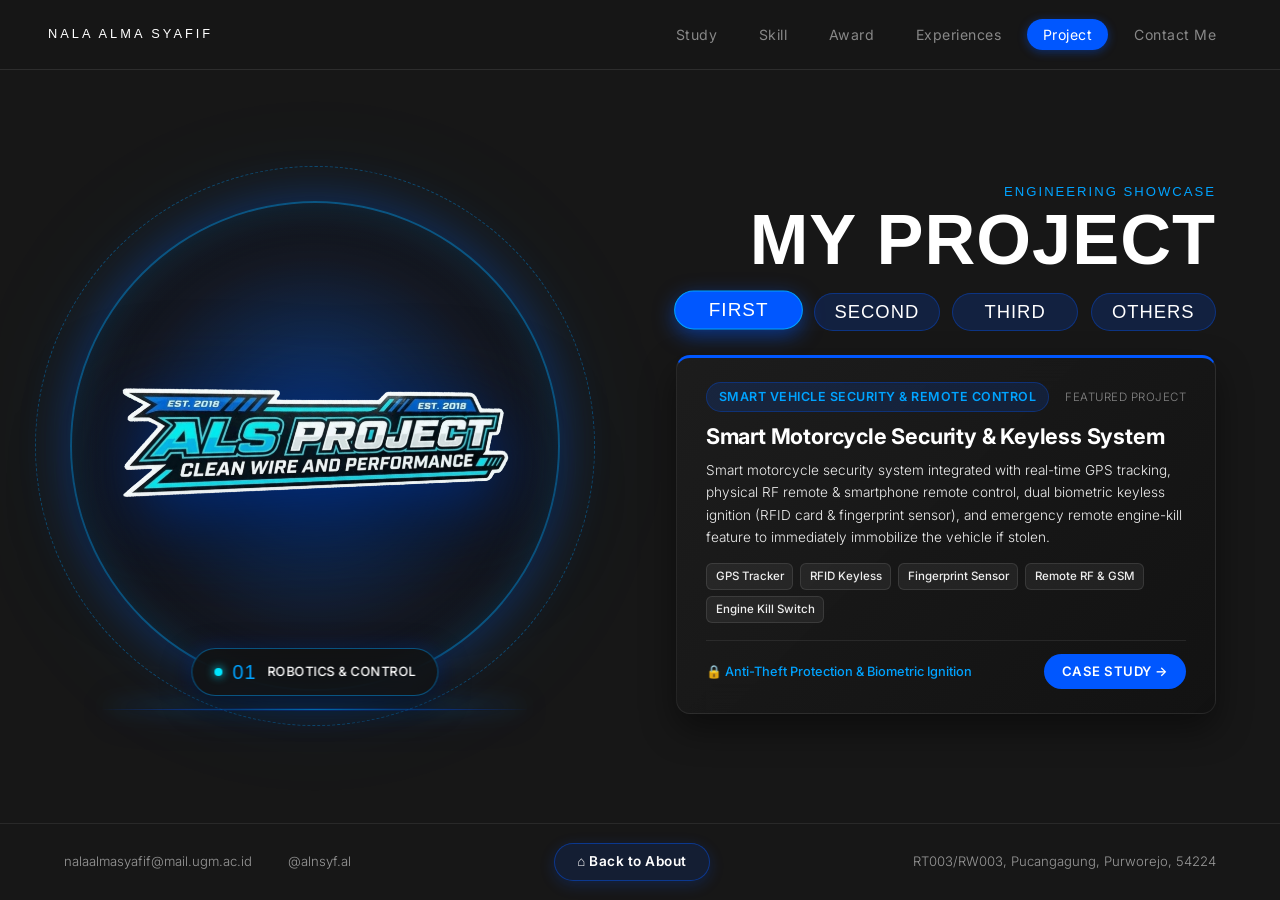
==== commit d7f3b1cf: "Update projects.html" ====
--- a/projects.html
+++ b/projects.html
@@ -8,7 +8,7 @@
 </head>
 <body style="background-color: #171717;">
     <nav class="navbar" style="background: rgba(23, 23, 23, 0.9);">
-        <a href="index.html" class="nav-brand" style="letter-spacing: 3px; font-size: 0.8rem; text-transform: uppercase;">CREATIVE PORTFOLIO</a>
+        <a href="index.html" class="nav-brand" style="letter-spacing: 3px; font-size: 0.8rem; text-transform: uppercase;">NALA ALMA SYAFIF</a>
         <button class="hamburger" onclick="this.classList.toggle('active'); document.querySelector('.nav-links').classList.toggle('open');">
             <span></span><span></span><span></span>
         </button>
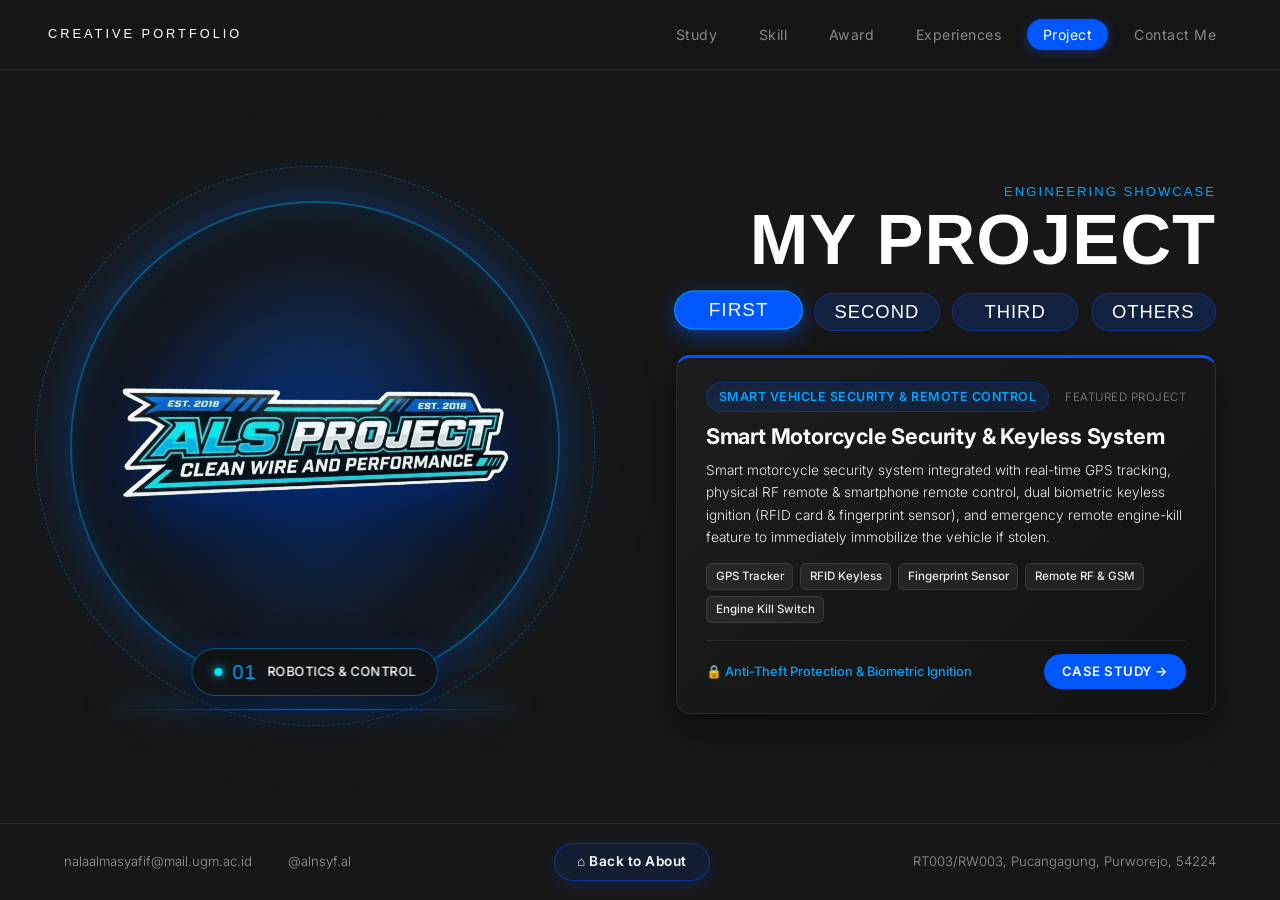
==== commit 5e20b79b: "upload" ====
--- a/projects.html
+++ b/projects.html
@@ -8,7 +8,7 @@
 </head>
 <body style="background-color: #171717;">
     <nav class="navbar" style="background: rgba(23, 23, 23, 0.9);">
-        <a href="index.html" class="nav-brand" style="letter-spacing: 3px; font-size: 0.8rem; text-transform: uppercase;">NALA ALMA SYAFIF</a>
+        <a href="index.html" class="nav-brand" style="letter-spacing: 3px; font-size: 0.8rem; text-transform: uppercase;">CREATIVE PORTFOLIO</a>
         <button class="hamburger" onclick="this.classList.toggle('active'); document.querySelector('.nav-links').classList.toggle('open');">
             <span></span><span></span><span></span>
         </button>
--- a/style.css
+++ b/style.css
@@ -284,8 +284,8 @@
     position: relative;
     z-index: 2;
     display: block;
-    height: calc(100vh - 70px) !important;
-    max-height: 900px;
+    height: calc(100vh - 20px) !important;
+    max-height: 940px;
     width: auto !important;
     max-width: 105%;
     object-fit: contain;
@@ -297,10 +297,10 @@
     border-radius: 0 !important;
     box-shadow: none !important;
     filter: drop-shadow(0 20px 35px rgba(0, 87, 255, 0.35)) drop-shadow(0 25px 45px rgba(0, 0, 0, 0.85));
-    -webkit-mask-image: linear-gradient(to bottom, #000000 82%, rgba(0, 0, 0, 0) 100%);
-    mask-image: linear-gradient(to bottom, #000000 82%, rgba(0, 0, 0, 0) 100%);
-    /* ATUR BESAR-KECIL FOTO HOME DI SINI (scale 1.0 = sama seperti About) */
-    transform: scale(1.0);
+    -webkit-mask-image: linear-gradient(to bottom, #000000 92%, rgba(0, 0, 0, 0) 100%);
+    mask-image: linear-gradient(to bottom, #000000 92%, rgba(0, 0, 0, 0) 100%);
+    /* ATUR BESAR-KECIL FOTO HOME DI SINI */
+    transform: scale(1.10) translateY(-10px);
     transform-origin: bottom center;
     pointer-events: none;
     transition: all 0.3s ease;
@@ -474,7 +474,7 @@
     background: radial-gradient(circle, rgba(0, 87, 255, 0.22) 0%, rgba(0, 20, 90, 0.05) 55%, transparent 72%);
     border: 1.5px solid rgba(0, 163, 255, 0.3);
     box-shadow: 0 0 50px rgba(0, 87, 255, 0.25), inset 0 0 35px rgba(0, 163, 255, 0.15);
-    top: 48%;
+    top: 50%;
     left: 50%;
     transform: translate(-50%, -50%);
     z-index: 1;
@@ -527,7 +527,7 @@
     z-index: 2;
     display: block;
     height: calc(100vh - 70px) !important;
-    max-height: 900px;
+    max-height: 930px;
     width: auto !important;
     max-width: 105%;
     object-fit: contain;
@@ -539,10 +539,10 @@
     border-radius: 0 !important;
     box-shadow: none !important;
     filter: drop-shadow(0 20px 35px rgba(0, 87, 255, 0.35)) drop-shadow(0 25px 45px rgba(0, 0, 0, 0.85));
-    -webkit-mask-image: linear-gradient(to bottom, #000000 82%, rgba(0, 0, 0, 0) 100%);
-    mask-image: linear-gradient(to bottom, #000000 82%, rgba(0, 0, 0, 0) 100%);
-    /* ATUR BESAR-KECIL FOTO STUDY DI SINI (scale 1.0 = normal, 1.10 = lebih besar, 0.90 = lebih kecil) */
-    transform: scale(1.0);
+    -webkit-mask-image: linear-gradient(to bottom, #000000 92%, rgba(0, 0, 0, 0) 100%);
+    mask-image: linear-gradient(to bottom, #000000 92%, rgba(0, 0, 0, 0) 100%);
+    /* ATUR BESAR-KECIL & POSISI FOTO ABOUT DI SINI */
+    transform: scale(1.10) translateY(-10px);
     transform-origin: bottom center;
     pointer-events: none;
     transition: all 0.3s ease;
@@ -1009,7 +1009,7 @@
     background: radial-gradient(circle, rgba(0, 87, 255, 0.22) 0%, rgba(0, 20, 90, 0.05) 55%, transparent 72%);
     border: 1.5px solid rgba(0, 163, 255, 0.3);
     box-shadow: 0 0 50px rgba(0, 87, 255, 0.25), inset 0 0 35px rgba(0, 163, 255, 0.15);
-    top: 48%;
+    top: 50%;
     left: 50%;
     transform: translate(-50%, -50%);
     z-index: 1;
@@ -1109,8 +1109,8 @@
     border-radius: 0 !important;
     box-shadow: none !important;
     filter: drop-shadow(0 20px 35px rgba(0, 87, 255, 0.35)) drop-shadow(0 25px 45px rgba(0, 0, 0, 0.85));
-    -webkit-mask-image: linear-gradient(to bottom, #000000 82%, rgba(0, 0, 0, 0) 100%);
-    mask-image: linear-gradient(to bottom, #000000 82%, rgba(0, 0, 0, 0) 100%);
+    -webkit-mask-image: linear-gradient(to bottom, #000000 92%, rgba(0, 0, 0, 0) 100%);
+    mask-image: linear-gradient(to bottom, #000000 92%, rgba(0, 0, 0, 0) 100%);
     /* ATUR BESAR-KECIL FOTO STUDY DI SINI (scale 1.05 = sedikit diperbesar) */
     transform: scale(1.05);
     transform-origin: bottom center;
@@ -1547,8 +1547,8 @@
     border-radius: 0 !important;
     box-shadow: none !important;
     filter: drop-shadow(0 20px 35px rgba(0, 87, 255, 0.35)) drop-shadow(0 25px 45px rgba(0, 0, 0, 0.85));
-    -webkit-mask-image: linear-gradient(to bottom, #000000 82%, rgba(0, 0, 0, 0) 100%);
-    mask-image: linear-gradient(to bottom, #000000 82%, rgba(0, 0, 0, 0) 100%);
+    -webkit-mask-image: linear-gradient(to bottom, #000000 92%, rgba(0, 0, 0, 0) 100%);
+    mask-image: linear-gradient(to bottom, #000000 92%, rgba(0, 0, 0, 0) 100%);
     /* ATUR BESAR-KECIL FOTO AWARDS DI SINI (scale 1.11) */
     transform: scale(1.11);
     transform-origin: bottom center;
@@ -2135,6 +2135,7 @@
         margin: 0 auto;
         align-items: center;
         justify-content: center;
+        padding-top: 0.5rem;
     }
     .about-ambient-glow {
         width: 280px;
@@ -2144,9 +2145,10 @@
     .about-tech-circle {
         width: 290px;
         height: 290px;
+        top: 50%;
     }
     .about-hero-person {
-        max-height: 420px;
+        max-height: 440px;
         height: auto !important;
         width: auto !important;
         max-width: 100%;
@@ -2205,7 +2207,7 @@
         overflow-y: visible;
     }
     .study-hero-container {
-        flex-direction: column-reverse;
+        flex-direction: column;
         padding: 2rem 1.5rem 2rem;
         height: auto;
         gap: 2rem;
@@ -2261,7 +2263,7 @@
         overflow-y: visible;
     }
     .awards-hero-container {
-        flex-direction: column-reverse;
+        flex-direction: column;
         padding: 2rem 1.5rem 2rem;
         height: auto;
         gap: 2rem;
@@ -2565,13 +2567,15 @@
         width: 100%;
         max-width: 300px;
         margin: 0 auto;
+        padding-top: 0.3rem;
     }
     .about-tech-circle {
         width: 220px;
         height: 220px;
+        top: 50%;
     }
     .about-hero-person {
-        max-height: 290px;
+        max-height: 310px;
     }
     .about-hero-title {
         font-size: clamp(2rem, 8.5vw, 2.8rem);
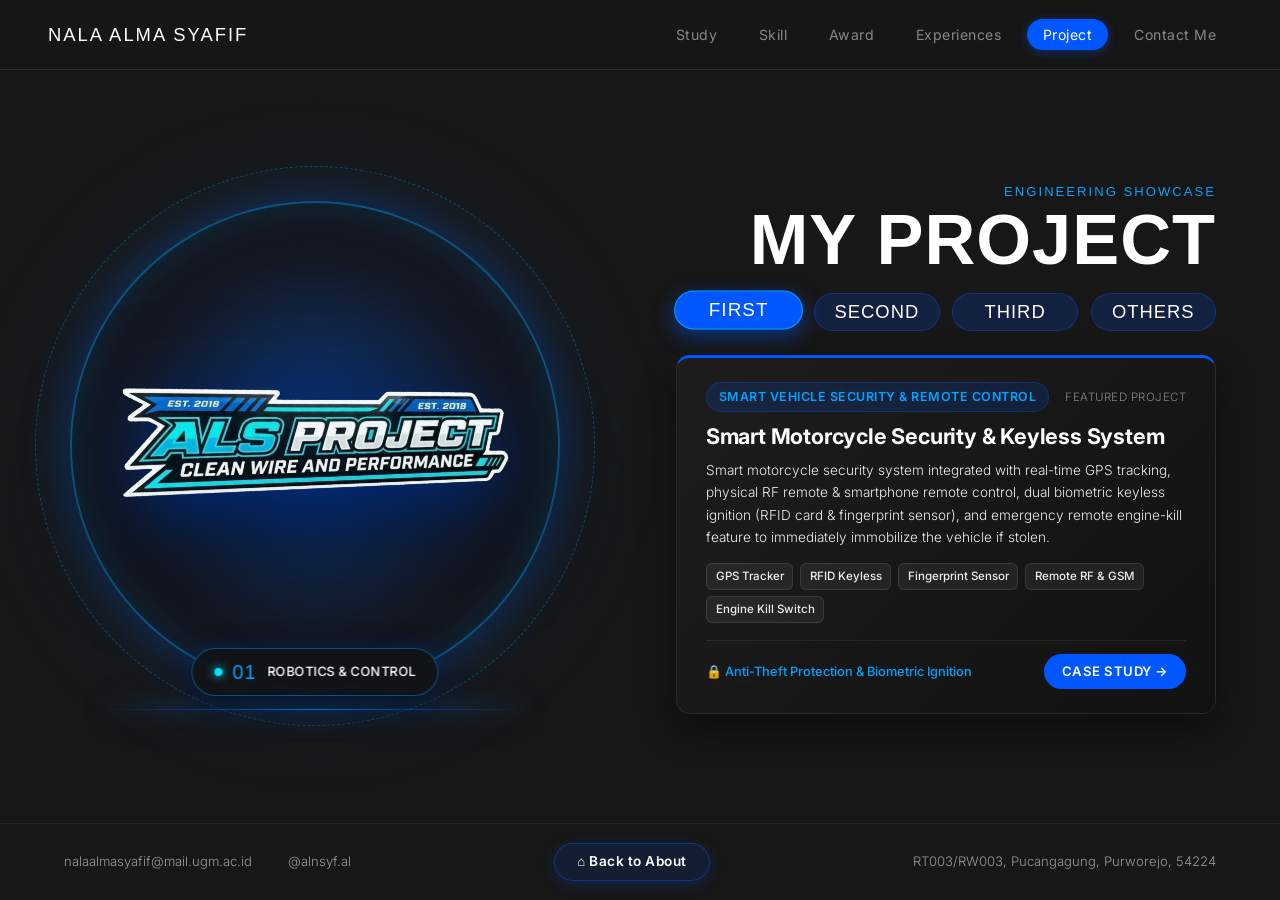
==== commit 7c0bd205: "Update projects.html" ====
--- a/projects.html
+++ b/projects.html
@@ -8,7 +8,7 @@
 </head>
 <body style="background-color: #171717;">
     <nav class="navbar" style="background: rgba(23, 23, 23, 0.9);">
-        <a href="index.html" class="nav-brand" style="letter-spacing: 3px; font-size: 0.8rem; text-transform: uppercase;">CREATIVE PORTFOLIO</a>
+        <a href="index.html" class="nav-brand">NALA ALMA SYAFIF</a>
         <button class="hamburger" onclick="this.classList.toggle('active'); document.querySelector('.nav-links').classList.toggle('open');">
             <span></span><span></span><span></span>
         </button>
@@ -77,8 +77,8 @@
 
         <div class="projects-bottom-bar">
             <div>
-                <span>nalaalmasyafif@mail.ugm.ac.id</span>
-                <span style="margin-left: 2rem;">@alnsyf.al</span>
+                <a href="mailto:nalaalmasyafif@mail.ugm.ac.id" target="_blank" rel="noopener noreferrer" style="color: inherit; text-decoration: none; transition: color 0.2s;" onmouseover="this.style.color='#00A3FF'" onmouseout="this.style.color='inherit'">nalaalmasyafif@mail.ugm.ac.id</a> &nbsp; &nbsp; &nbsp; &nbsp;
+                <a  href="https://www.instagram.com/alnsyf.al?srtk=eDF1N3U3N2ViNHNv" target="_blank" rel="noopener noreferrer" style="color: inherit; text-decoration: none; transition: color 0.2s;" onmouseover="this.style.color='#00A3FF'" onmouseout="this.style.color='inherit'" style="margin-left: 2rem;">@alnsyf.al</a>
             </div>
             <div style="text-align: center;">
                 <a href="about.html" class="btn btn-about-center" style="padding: 0.45rem 1.4rem; font-size: 0.85rem;">⌂ Back to About</a>
